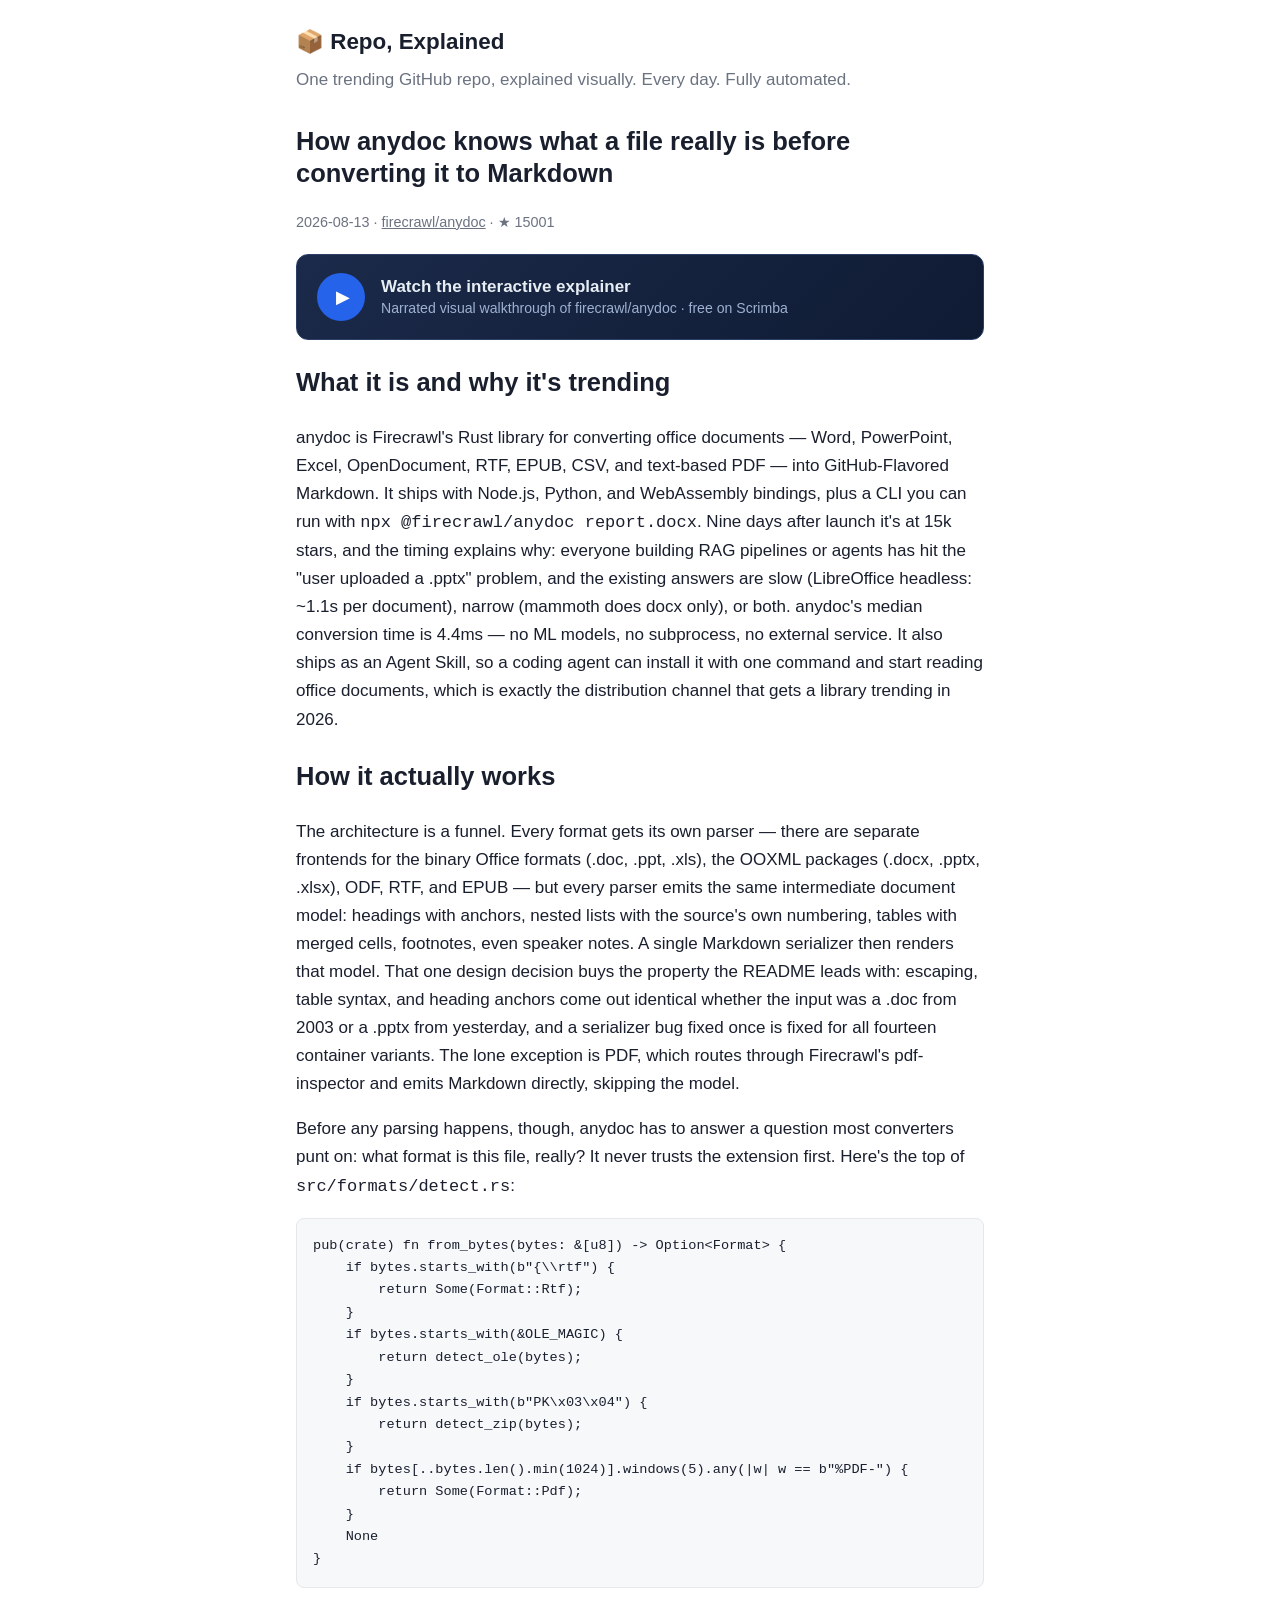
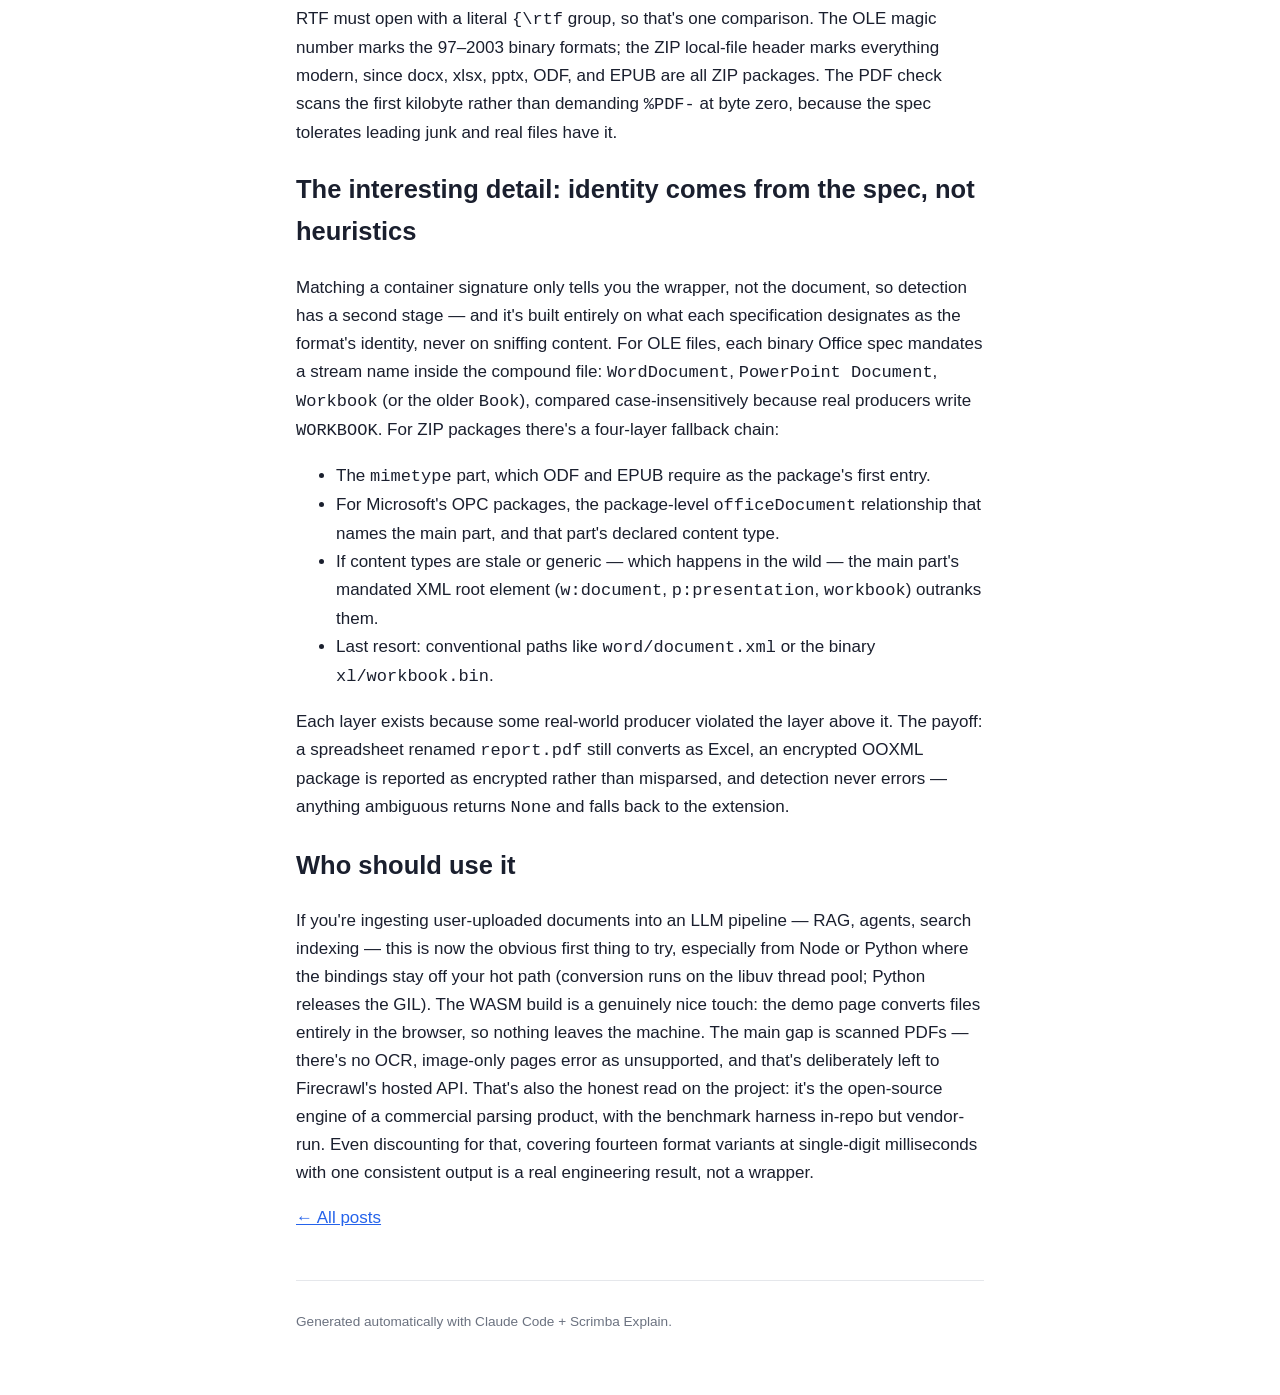
==== docs/p/2026-08-13-anydoc.html @ 4377f8c3 "Replace non-functional iframe embed with click-through player card Co-Authored-By: Claude Fable 5 <n" ====
<!doctype html>
<html lang="en">
<head>
<meta charset="utf-8">
<meta name="viewport" content="width=device-width, initial-scale=1">
<title>How anydoc knows what a file really is before converting it to Markdown — Repo, Explained</title>
<meta name="description" content="Firecrawl's anydoc converts Word, Excel, PowerPoint, PDF and more to clean Markdown in ~5ms of pure Rust. The best part is its spec-driven format dete">
<link rel="stylesheet" href="../style.css?v=ffe7752b">
<link rel="icon" href="data:image/svg+xml,<svg xmlns=%22http://www.w3.org/2000/svg%22 viewBox=%220 0 100 100%22><text y=%22.9em%22 font-size=%2290%22>📦</text></svg>">
</head>
<body>
<header>
  <a class="brand" href="../index.html">📦 Repo, Explained</a>
  <p class="tagline">One trending GitHub repo, explained visually. Every day. Fully automated.</p>
</header>
<main>
<article>
<h1>How anydoc knows what a file really is before converting it to Markdown</h1>
<p class="meta">2026-08-13 · <a href="https://github.com/firecrawl/anydoc">firecrawl/anydoc</a> · ★ 15001</p>
<a class="explainer-card" href="https://scrimba.com/explain/guide03514dm0p" target="_blank" rel="noopener">
  <span class="play">▶</span>
  <span class="explainer-text">
    <strong>Watch the interactive explainer</strong>
    <span>Narrated visual walkthrough of firecrawl/anydoc · free on Scrimba</span>
  </span>
</a>
<h2>What it is and why it's trending</h2>
<p>anydoc is Firecrawl's Rust library for converting office documents — Word, PowerPoint, Excel, OpenDocument, RTF, EPUB, CSV, and text-based PDF — into GitHub-Flavored Markdown. It ships with Node.js, Python, and WebAssembly bindings, plus a CLI you can run with <code>npx @firecrawl/anydoc report.docx</code>. Nine days after launch it's at 15k stars, and the timing explains why: everyone building RAG pipelines or agents has hit the "user uploaded a .pptx" problem, and the existing answers are slow (LibreOffice headless: ~1.1s per document), narrow (mammoth does docx only), or both. anydoc's median conversion time is 4.4ms — no ML models, no subprocess, no external service. It also ships as an Agent Skill, so a coding agent can install it with one command and start reading office documents, which is exactly the distribution channel that gets a library trending in 2026.</p>
<h2>How it actually works</h2>
<p>The architecture is a funnel. Every format gets its own parser — there are separate frontends for the binary Office formats (.doc, .ppt, .xls), the OOXML packages (.docx, .pptx, .xlsx), ODF, RTF, and EPUB — but every parser emits the same intermediate document model: headings with anchors, nested lists with the source's own numbering, tables with merged cells, footnotes, even speaker notes. A single Markdown serializer then renders that model. That one design decision buys the property the README leads with: escaping, table syntax, and heading anchors come out identical whether the input was a .doc from 2003 or a .pptx from yesterday, and a serializer bug fixed once is fixed for all fourteen container variants. The lone exception is PDF, which routes through Firecrawl's pdf-inspector and emits Markdown directly, skipping the model.</p>
<p>Before any parsing happens, though, anydoc has to answer a question most converters punt on: what format is this file, really? It never trusts the extension first. Here's the top of <code>src/formats/detect.rs</code>:</p>
<pre><code>pub(crate) fn from_bytes(bytes: &amp;[u8]) -&gt; Option&lt;Format&gt; {
    if bytes.starts_with(b"{\\rtf") {
        return Some(Format::Rtf);
    }
    if bytes.starts_with(&amp;OLE_MAGIC) {
        return detect_ole(bytes);
    }
    if bytes.starts_with(b"PK\x03\x04") {
        return detect_zip(bytes);
    }
    if bytes[..bytes.len().min(1024)].windows(5).any(|w| w == b"%PDF-") {
        return Some(Format::Pdf);
    }
    None
}</code></pre>
<p>RTF must open with a literal <code>{\rtf</code> group, so that's one comparison. The OLE magic number marks the 97–2003 binary formats; the ZIP local-file header marks everything modern, since docx, xlsx, pptx, ODF, and EPUB are all ZIP packages. The PDF check scans the first kilobyte rather than demanding <code>%PDF-</code> at byte zero, because the spec tolerates leading junk and real files have it.</p>
<h2>The interesting detail: identity comes from the spec, not heuristics</h2>
<p>Matching a container signature only tells you the wrapper, not the document, so detection has a second stage — and it's built entirely on what each specification designates as the format's identity, never on sniffing content. For OLE files, each binary Office spec mandates a stream name inside the compound file: <code>WordDocument</code>, <code>PowerPoint Document</code>, <code>Workbook</code> (or the older <code>Book</code>), compared case-insensitively because real producers write <code>WORKBOOK</code>. For ZIP packages there's a four-layer fallback chain:</p>
<ul>
<li>The <code>mimetype</code> part, which ODF and EPUB require as the package's first entry.</li>
<li>For Microsoft's OPC packages, the package-level <code>officeDocument</code> relationship that names the main part, and that part's declared content type.</li>
<li>If content types are stale or generic — which happens in the wild — the main part's mandated XML root element (<code>w:document</code>, <code>p:presentation</code>, <code>workbook</code>) outranks them.</li>
<li>Last resort: conventional paths like <code>word/document.xml</code> or the binary <code>xl/workbook.bin</code>.</li>
</ul>
<p>Each layer exists because some real-world producer violated the layer above it. The payoff: a spreadsheet renamed <code>report.pdf</code> still converts as Excel, an encrypted OOXML package is reported as encrypted rather than misparsed, and detection never errors — anything ambiguous returns <code>None</code> and falls back to the extension.</p>
<h2>Who should use it</h2>
<p>If you're ingesting user-uploaded documents into an LLM pipeline — RAG, agents, search indexing — this is now the obvious first thing to try, especially from Node or Python where the bindings stay off your hot path (conversion runs on the libuv thread pool; Python releases the GIL). The WASM build is a genuinely nice touch: the demo page converts files entirely in the browser, so nothing leaves the machine. The main gap is scanned PDFs — there's no OCR, image-only pages error as unsupported, and that's deliberately left to Firecrawl's hosted API. That's also the honest read on the project: it's the open-source engine of a commercial parsing product, with the benchmark harness in-repo but vendor-run. Even discounting for that, covering fourteen format variants at single-digit milliseconds with one consistent output is a real engineering result, not a wrapper.</p>
</article>
<p><a href="../index.html">← All posts</a></p>
</main>
<footer>
  <!-- AD SLOT: paste your EthicalAds / Carbon snippet here -->
  <p>Generated automatically with Claude Code + Scrimba Explain.</p>
</footer>
</body>
</html>
---- docs/style.css ----
:root {
  --bg: #ffffff; --fg: #1a1f2e; --muted: #6b7280; --accent: #2563eb;
  --card: #f6f8fa; --border: #e5e7eb;
}
@media (prefers-color-scheme: dark) {
  :root { --bg: #0d1117; --fg: #e6edf3; --muted: #8b949e; --accent: #58a6ff;
          --card: #161b22; --border: #30363d; }
}
* { box-sizing: border-box; }
body {
  margin: 0 auto; max-width: 720px; padding: 1.5rem 1rem 3rem;
  background: var(--bg); color: var(--fg);
  font: 17px/1.65 -apple-system, BlinkMacSystemFont, "Segoe UI", Roboto, sans-serif;
}
header { margin-bottom: 2rem; }
.brand { font-size: 1.4rem; font-weight: 700; color: var(--fg); text-decoration: none; }
.tagline { color: var(--muted); margin: .3rem 0 0; }
a { color: var(--accent); }
h1 { line-height: 1.25; }
.meta { color: var(--muted); font-size: .9rem; }
.meta a { color: var(--muted); }
.card { background: var(--card); border: 1px solid var(--border);
        border-radius: 10px; padding: 1rem 1.25rem; margin-bottom: 1rem; }
.card h2 { margin: 0 0 .25rem; font-size: 1.15rem; }
.card h2 a { text-decoration: none; }
.card p { margin: .35rem 0 0; }
.explainer-card { display: flex; align-items: center; gap: 1rem;
                  background: linear-gradient(135deg, #1b2a4a, #0f1b33);
                  color: #e6edf3; text-decoration: none; border-radius: 12px;
                  padding: 1.1rem 1.25rem; margin: 1.25rem 0;
                  border: 1px solid #2c3f66; }
.explainer-card:hover { border-color: var(--accent); }
.explainer-card .play { flex: none; width: 3rem; height: 3rem; border-radius: 50%;
                        background: var(--accent); color: #fff; display: flex;
                        align-items: center; justify-content: center;
                        font-size: 1.1rem; padding-left: .2rem; }
.explainer-text { display: flex; flex-direction: column; line-height: 1.4; }
.explainer-text span { color: #9db1d1; font-size: .88rem; }
pre { background: var(--card); border: 1px solid var(--border); border-radius: 8px;
      padding: 1rem; overflow-x: auto; font-size: .85rem; }
code { font-family: ui-monospace, SFMono-Regular, Menlo, monospace; }
img { max-width: 100%; }
footer { margin-top: 3rem; color: var(--muted); font-size: .85rem;
         border-top: 1px solid var(--border); padding-top: 1rem; }
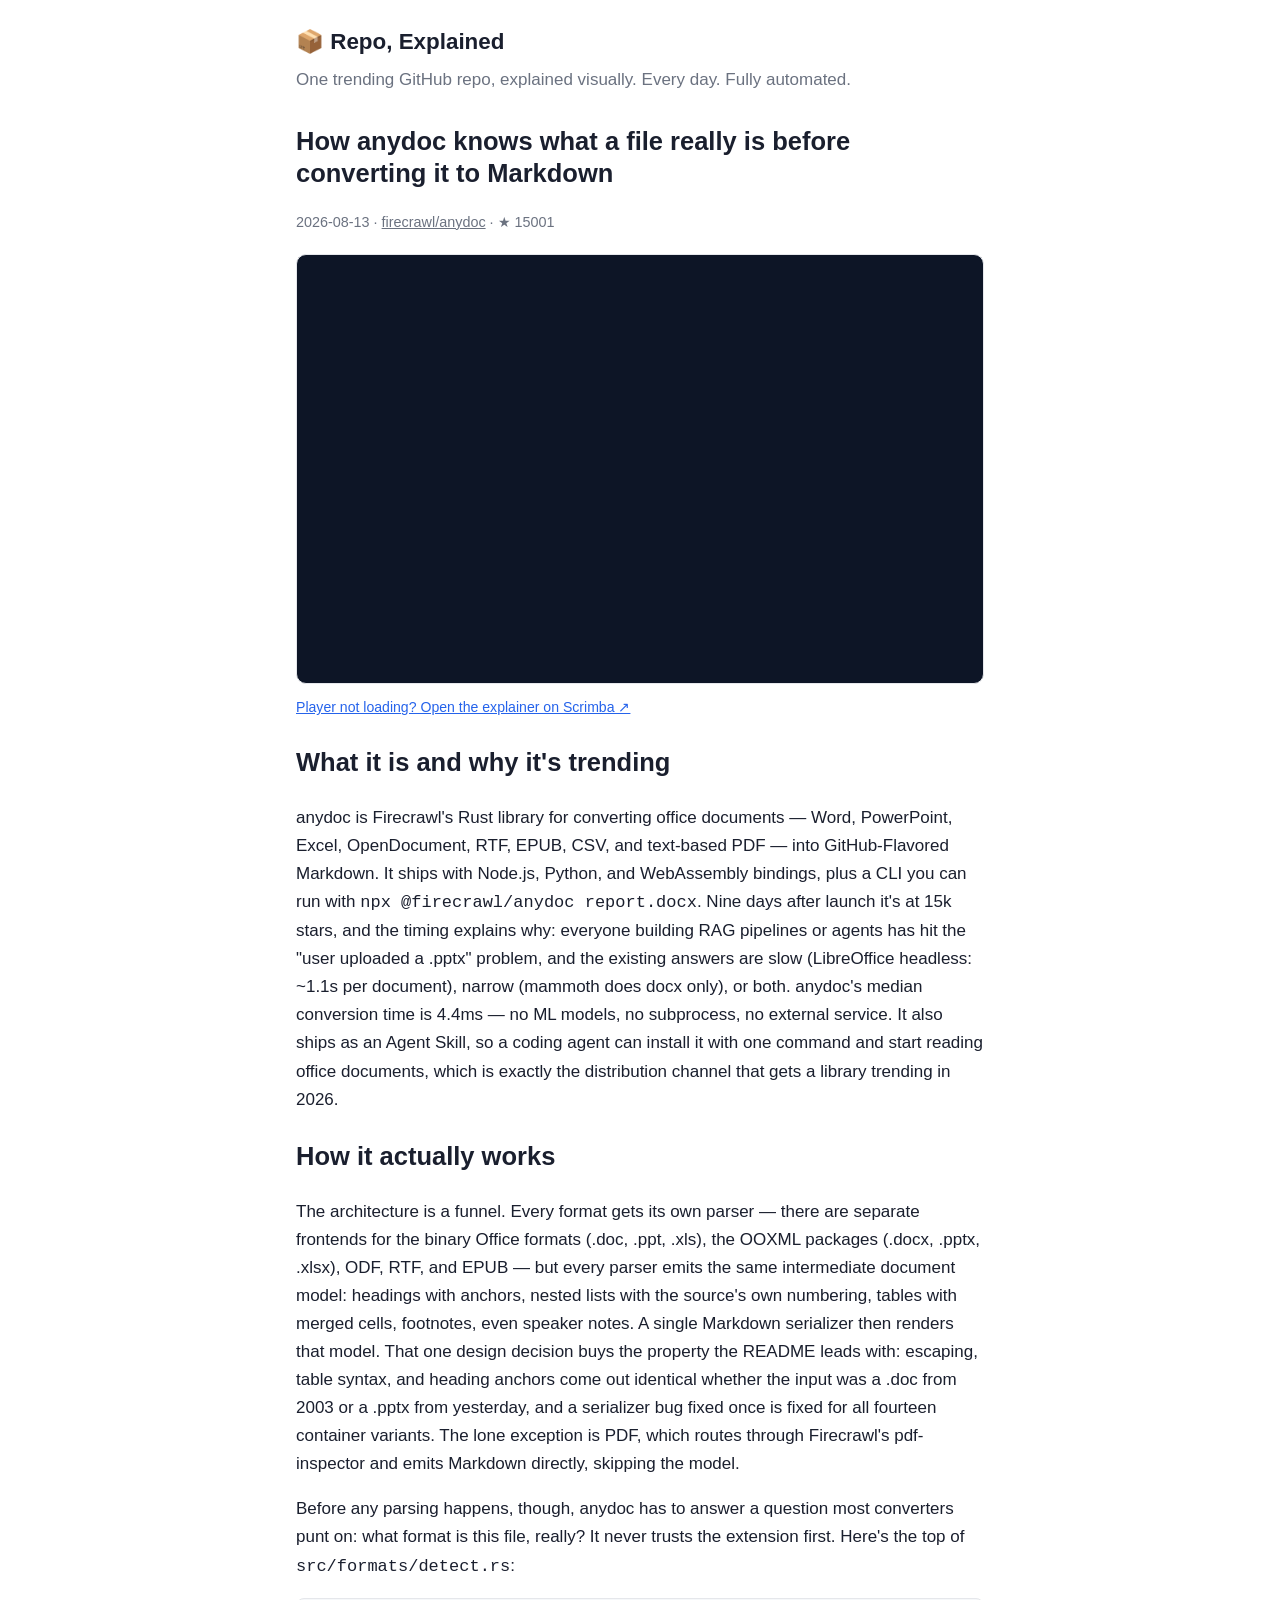
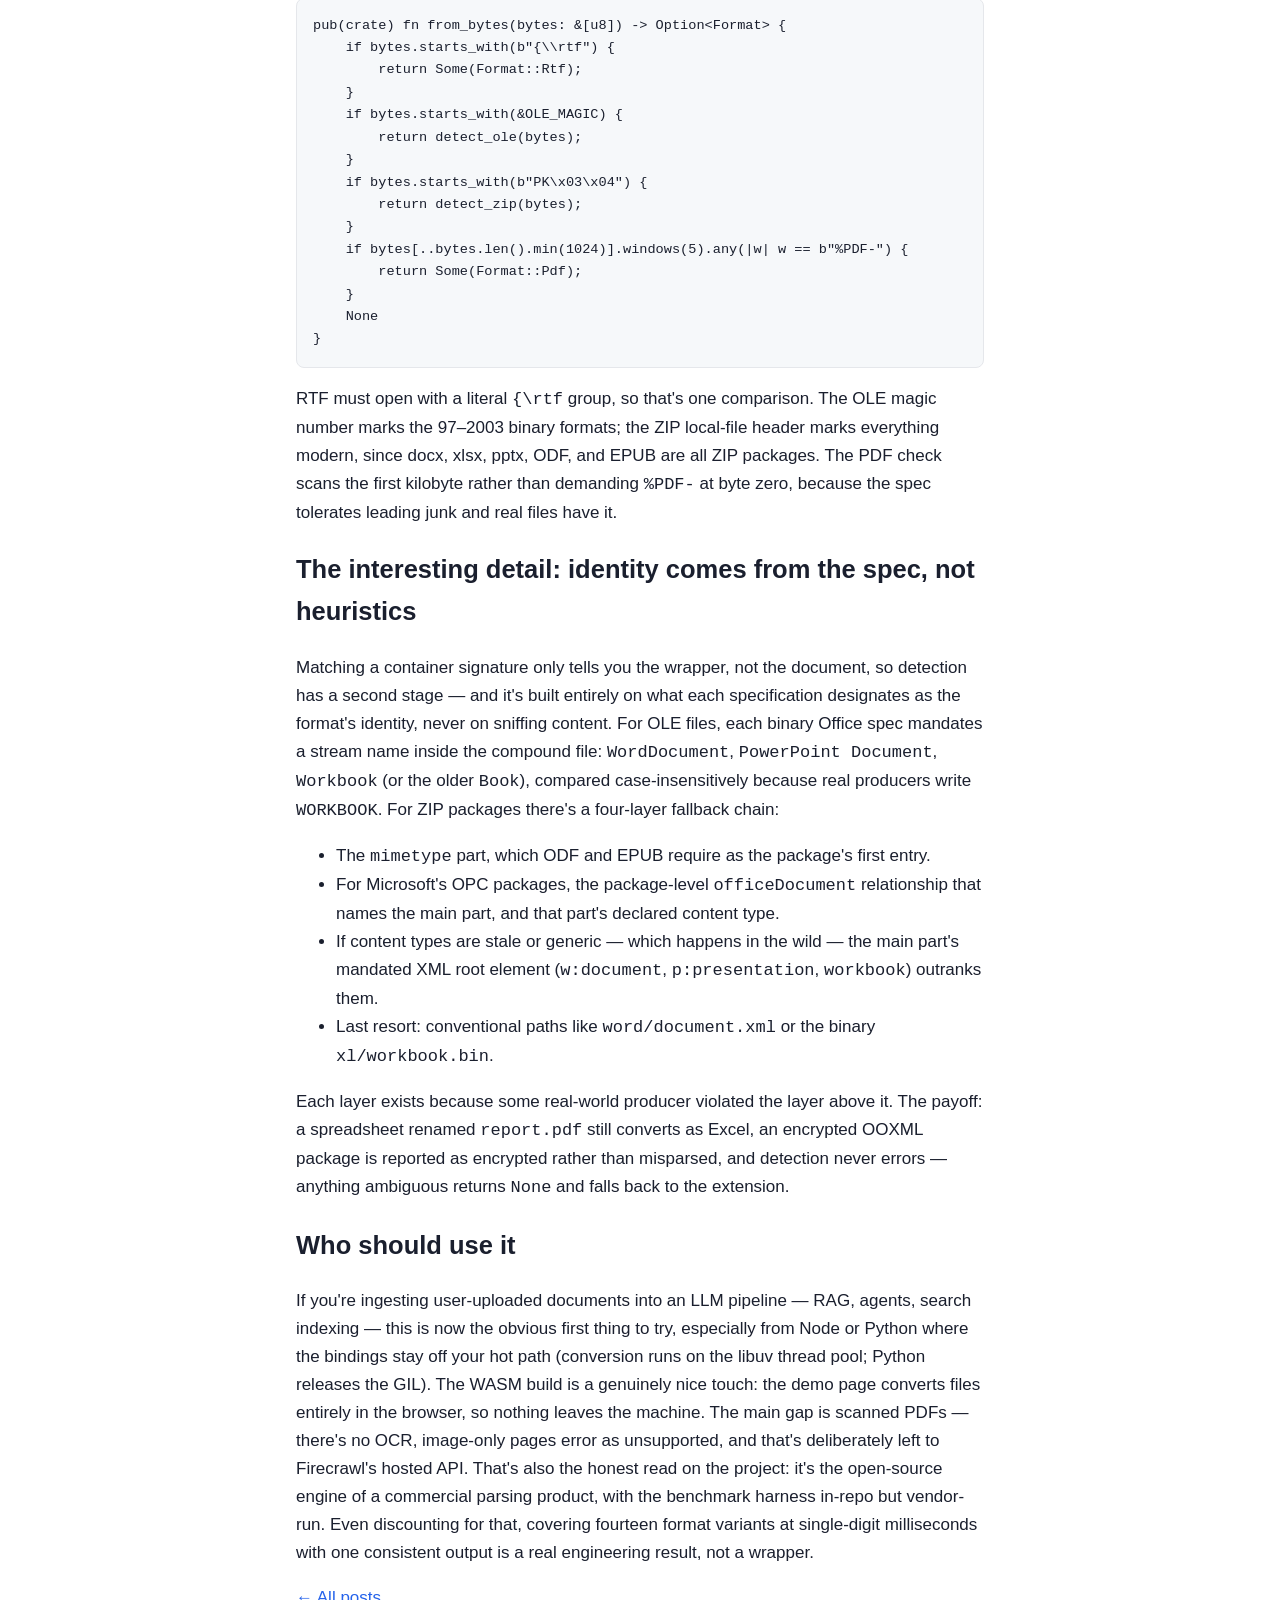
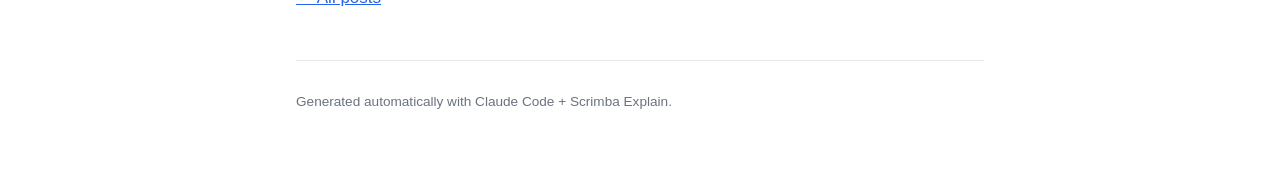
==== commit 428274d7: "Restore iframe embed; keep fallback link The player renders fine for real viewers - the earlier blan" ====
--- a/docs/p/2026-08-13-anydoc.html
+++ b/docs/p/2026-08-13-anydoc.html
@@ -5,7 +5,7 @@
 <meta name="viewport" content="width=device-width, initial-scale=1">
 <title>How anydoc knows what a file really is before converting it to Markdown — Repo, Explained</title>
 <meta name="description" content="Firecrawl's anydoc converts Word, Excel, PowerPoint, PDF and more to clean Markdown in ~5ms of pure Rust. The best part is its spec-driven format dete">
-<link rel="stylesheet" href="../style.css?v=ffe7752b">
+<link rel="stylesheet" href="../style.css?v=360bb4fe">
 <link rel="icon" href="data:image/svg+xml,<svg xmlns=%22http://www.w3.org/2000/svg%22 viewBox=%220 0 100 100%22><text y=%22.9em%22 font-size=%2290%22>📦</text></svg>">
 </head>
 <body>
@@ -17,13 +17,11 @@
 <article>
 <h1>How anydoc knows what a file really is before converting it to Markdown</h1>
 <p class="meta">2026-08-13 · <a href="https://github.com/firecrawl/anydoc">firecrawl/anydoc</a> · ★ 15001</p>
-<a class="explainer-card" href="https://scrimba.com/explain/guide03514dm0p" target="_blank" rel="noopener">
-  <span class="play">▶</span>
-  <span class="explainer-text">
-    <strong>Watch the interactive explainer</strong>
-    <span>Narrated visual walkthrough of firecrawl/anydoc · free on Scrimba</span>
-  </span>
-</a>
+<div class="explainer-embed">
+  <iframe src="https://scrimba.com/explain/guide03514dm0p" loading="lazy" allowfullscreen
+          title="Interactive explainer for firecrawl/anydoc"></iframe>
+</div>
+<p class="explainer-fallback"><a href="https://scrimba.com/explain/guide03514dm0p" target="_blank" rel="noopener">Player not loading? Open the explainer on Scrimba ↗</a></p>
 <h2>What it is and why it's trending</h2>
 <p>anydoc is Firecrawl's Rust library for converting office documents — Word, PowerPoint, Excel, OpenDocument, RTF, EPUB, CSV, and text-based PDF — into GitHub-Flavored Markdown. It ships with Node.js, Python, and WebAssembly bindings, plus a CLI you can run with <code>npx @firecrawl/anydoc report.docx</code>. Nine days after launch it's at 15k stars, and the timing explains why: everyone building RAG pipelines or agents has hit the "user uploaded a .pptx" problem, and the existing answers are slow (LibreOffice headless: ~1.1s per document), narrow (mammoth does docx only), or both. anydoc's median conversion time is 4.4ms — no ML models, no subprocess, no external service. It also ships as an Agent Skill, so a coding agent can install it with one command and start reading office documents, which is exactly the distribution channel that gets a library trending in 2026.</p>
 <h2>How it actually works</h2>
--- a/docs/style.css
+++ b/docs/style.css
@@ -24,18 +24,12 @@
 .card h2 { margin: 0 0 .25rem; font-size: 1.15rem; }
 .card h2 a { text-decoration: none; }
 .card p { margin: .35rem 0 0; }
-.explainer-card { display: flex; align-items: center; gap: 1rem;
-                  background: linear-gradient(135deg, #1b2a4a, #0f1b33);
-                  color: #e6edf3; text-decoration: none; border-radius: 12px;
-                  padding: 1.1rem 1.25rem; margin: 1.25rem 0;
-                  border: 1px solid #2c3f66; }
-.explainer-card:hover { border-color: var(--accent); }
-.explainer-card .play { flex: none; width: 3rem; height: 3rem; border-radius: 50%;
-                        background: var(--accent); color: #fff; display: flex;
-                        align-items: center; justify-content: center;
-                        font-size: 1.1rem; padding-left: .2rem; }
-.explainer-text { display: flex; flex-direction: column; line-height: 1.4; }
-.explainer-text span { color: #9db1d1; font-size: .88rem; }
+.explainer-embed { position: relative; width: 100%; aspect-ratio: 16 / 10;
+                   border: 1px solid var(--border); border-radius: 10px;
+                   overflow: hidden; margin: 1.25rem 0; background: #0d1526; }
+.explainer-embed iframe { position: absolute; inset: 0; width: 100%;
+                          height: 100%; border: 0; }
+.explainer-fallback { font-size: .88rem; color: var(--muted); margin-top: -.5rem; }
 pre { background: var(--card); border: 1px solid var(--border); border-radius: 8px;
       padding: 1rem; overflow-x: auto; font-size: .85rem; }
 code { font-family: ui-monospace, SFMono-Regular, Menlo, monospace; }
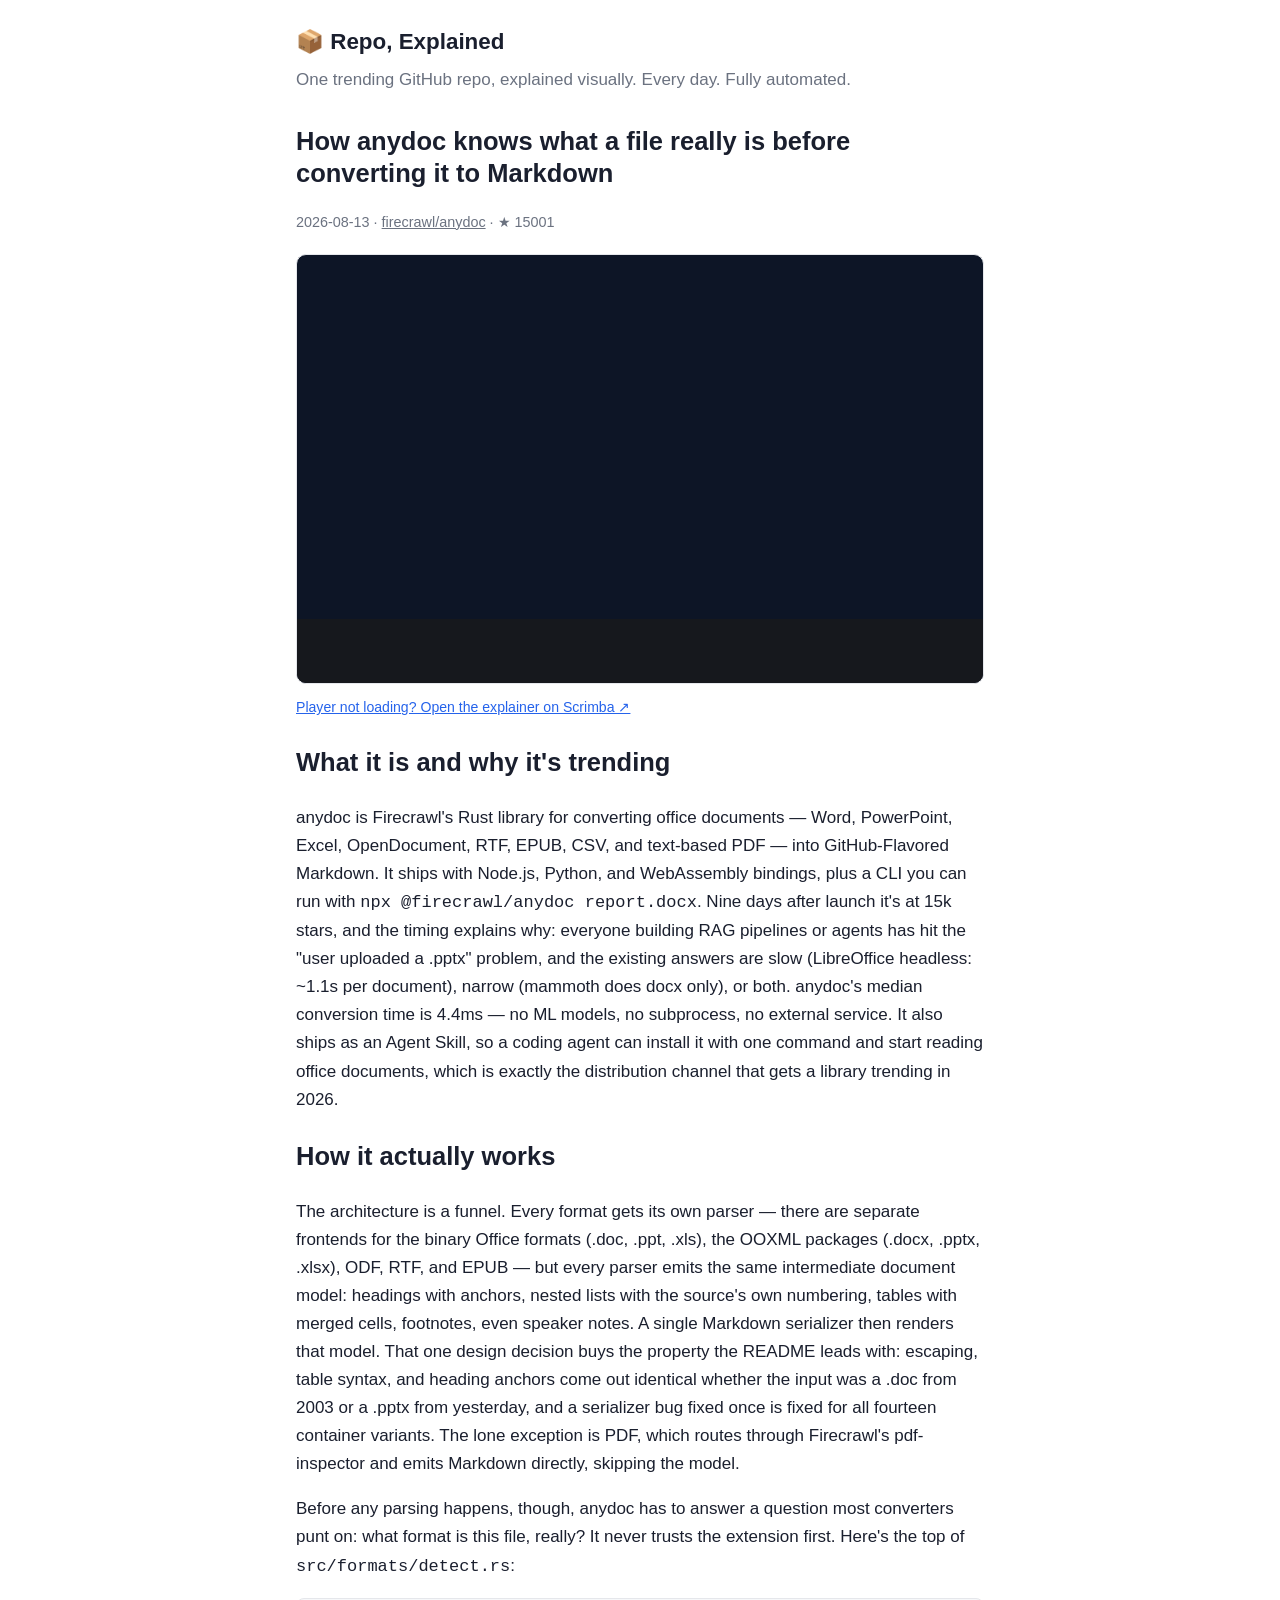
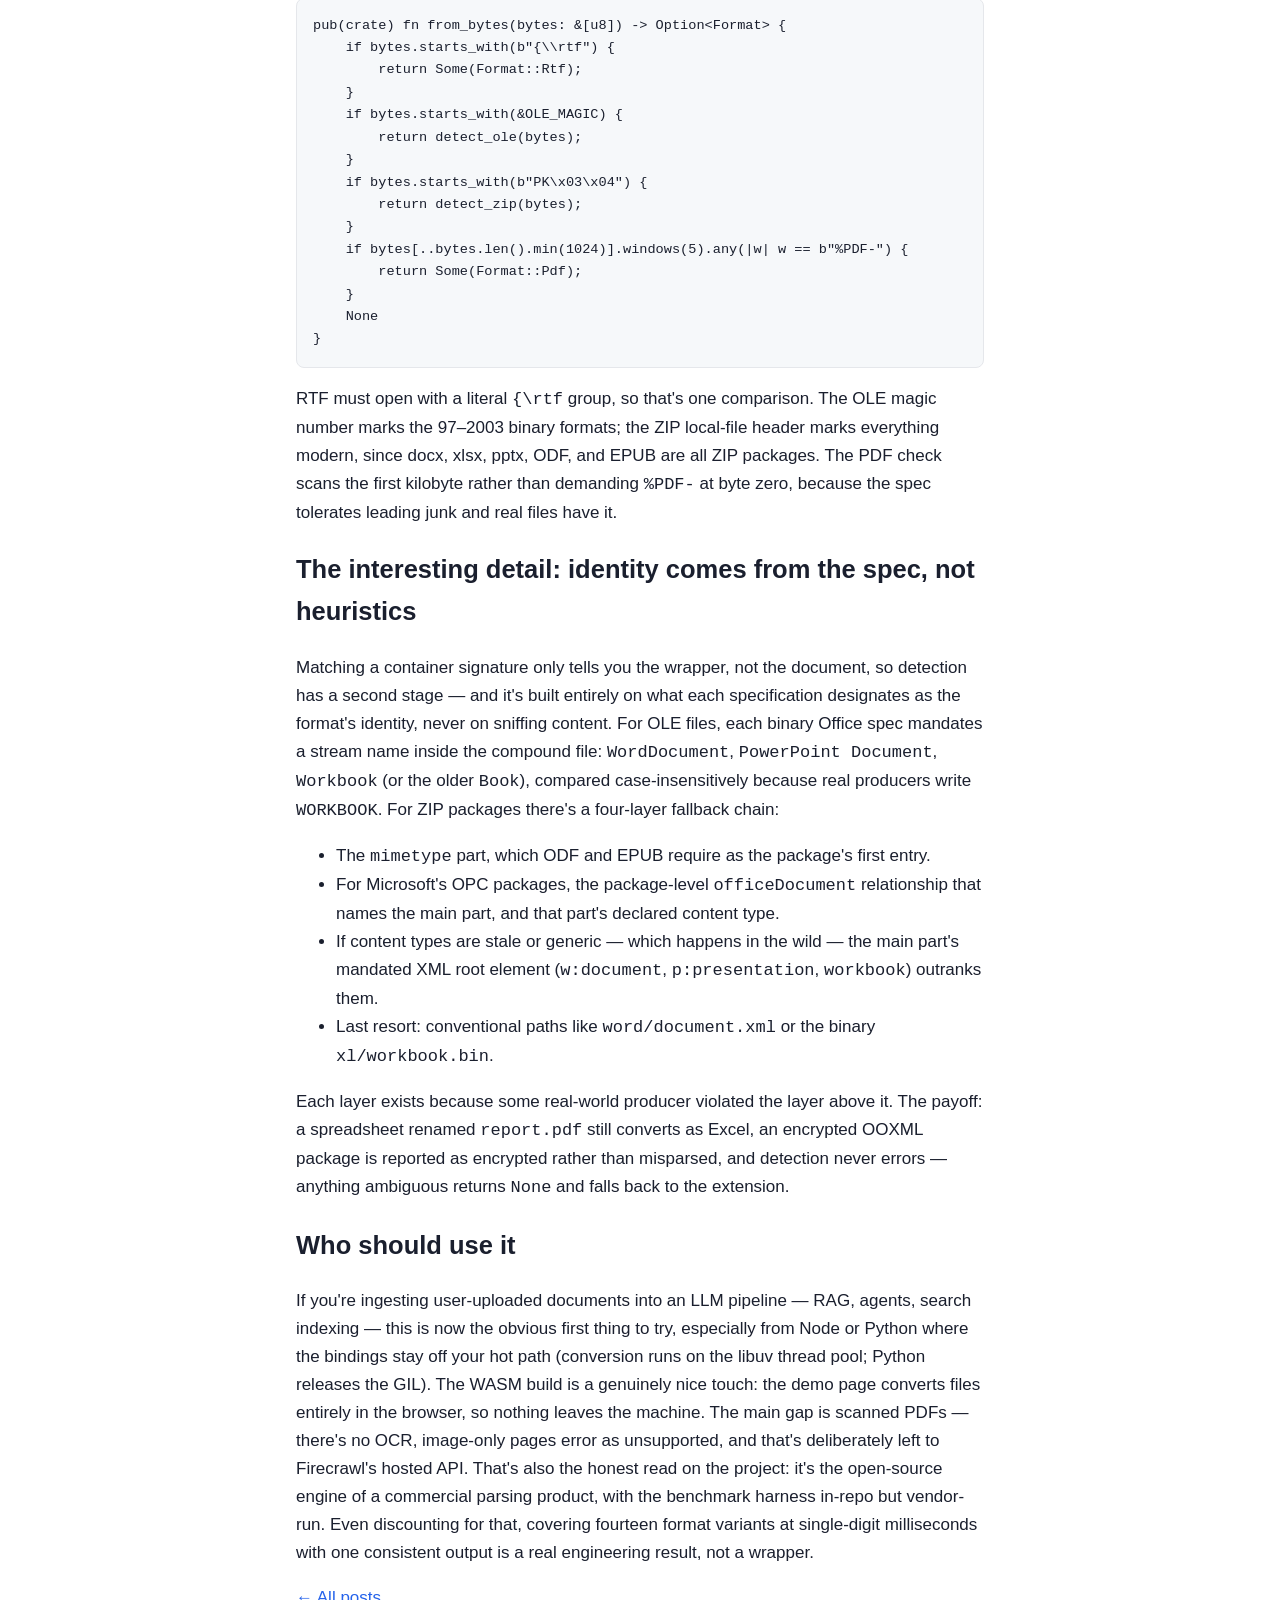
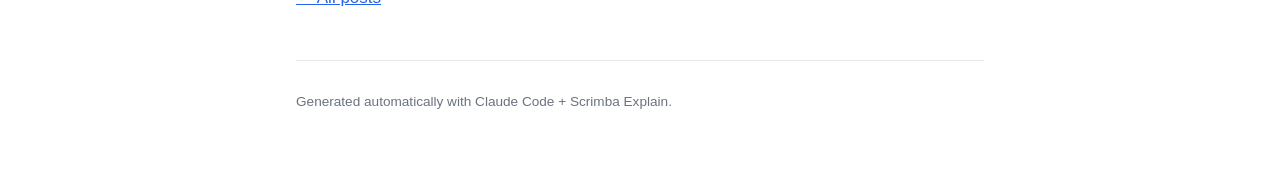
==== commit 34bb0fc1: "Hide player controls behind hover-reveal mask on mouse devices Co-Authored-By: Claude Fable 5 <norep" ====
--- a/docs/p/2026-08-13-anydoc.html
+++ b/docs/p/2026-08-13-anydoc.html
@@ -5,7 +5,7 @@
 <meta name="viewport" content="width=device-width, initial-scale=1">
 <title>How anydoc knows what a file really is before converting it to Markdown — Repo, Explained</title>
 <meta name="description" content="Firecrawl's anydoc converts Word, Excel, PowerPoint, PDF and more to clean Markdown in ~5ms of pure Rust. The best part is its spec-driven format dete">
-<link rel="stylesheet" href="../style.css?v=360bb4fe">
+<link rel="stylesheet" href="../style.css?v=53508e80">
 <link rel="icon" href="data:image/svg+xml,<svg xmlns=%22http://www.w3.org/2000/svg%22 viewBox=%220 0 100 100%22><text y=%22.9em%22 font-size=%2290%22>📦</text></svg>">
 </head>
 <body>
@@ -20,6 +20,7 @@
 <div class="explainer-embed">
   <iframe src="https://scrimba.com/explain/guide03514dm0p" loading="lazy" allowfullscreen
           title="Interactive explainer for firecrawl/anydoc"></iframe>
+  <div class="controls-cover" aria-hidden="true"></div>
 </div>
 <p class="explainer-fallback"><a href="https://scrimba.com/explain/guide03514dm0p" target="_blank" rel="noopener">Player not loading? Open the explainer on Scrimba ↗</a></p>
 <h2>What it is and why it's trending</h2>
--- a/docs/style.css
+++ b/docs/style.css
@@ -29,6 +29,14 @@
                    overflow: hidden; margin: 1.25rem 0; background: #0d1526; }
 .explainer-embed iframe { position: absolute; inset: 0; width: 100%;
                           height: 100%; border: 0; }
+/* Scrimba's player has no hide-controls option, so on hover-capable devices
+   we mask its control bar and reveal it while the player is hovered. */
+@media (hover: hover) {
+  .explainer-embed .controls-cover { position: absolute; left: 0; right: 0;
+      bottom: 0; height: 64px; background: #16181d; pointer-events: none;
+      opacity: 1; transition: opacity .25s ease; }
+  .explainer-embed:hover .controls-cover { opacity: 0; }
+}
 .explainer-fallback { font-size: .88rem; color: var(--muted); margin-top: -.5rem; }
 pre { background: var(--card); border: 1px solid var(--border); border-radius: 8px;
       padding: 1rem; overflow-x: auto; font-size: .85rem; }
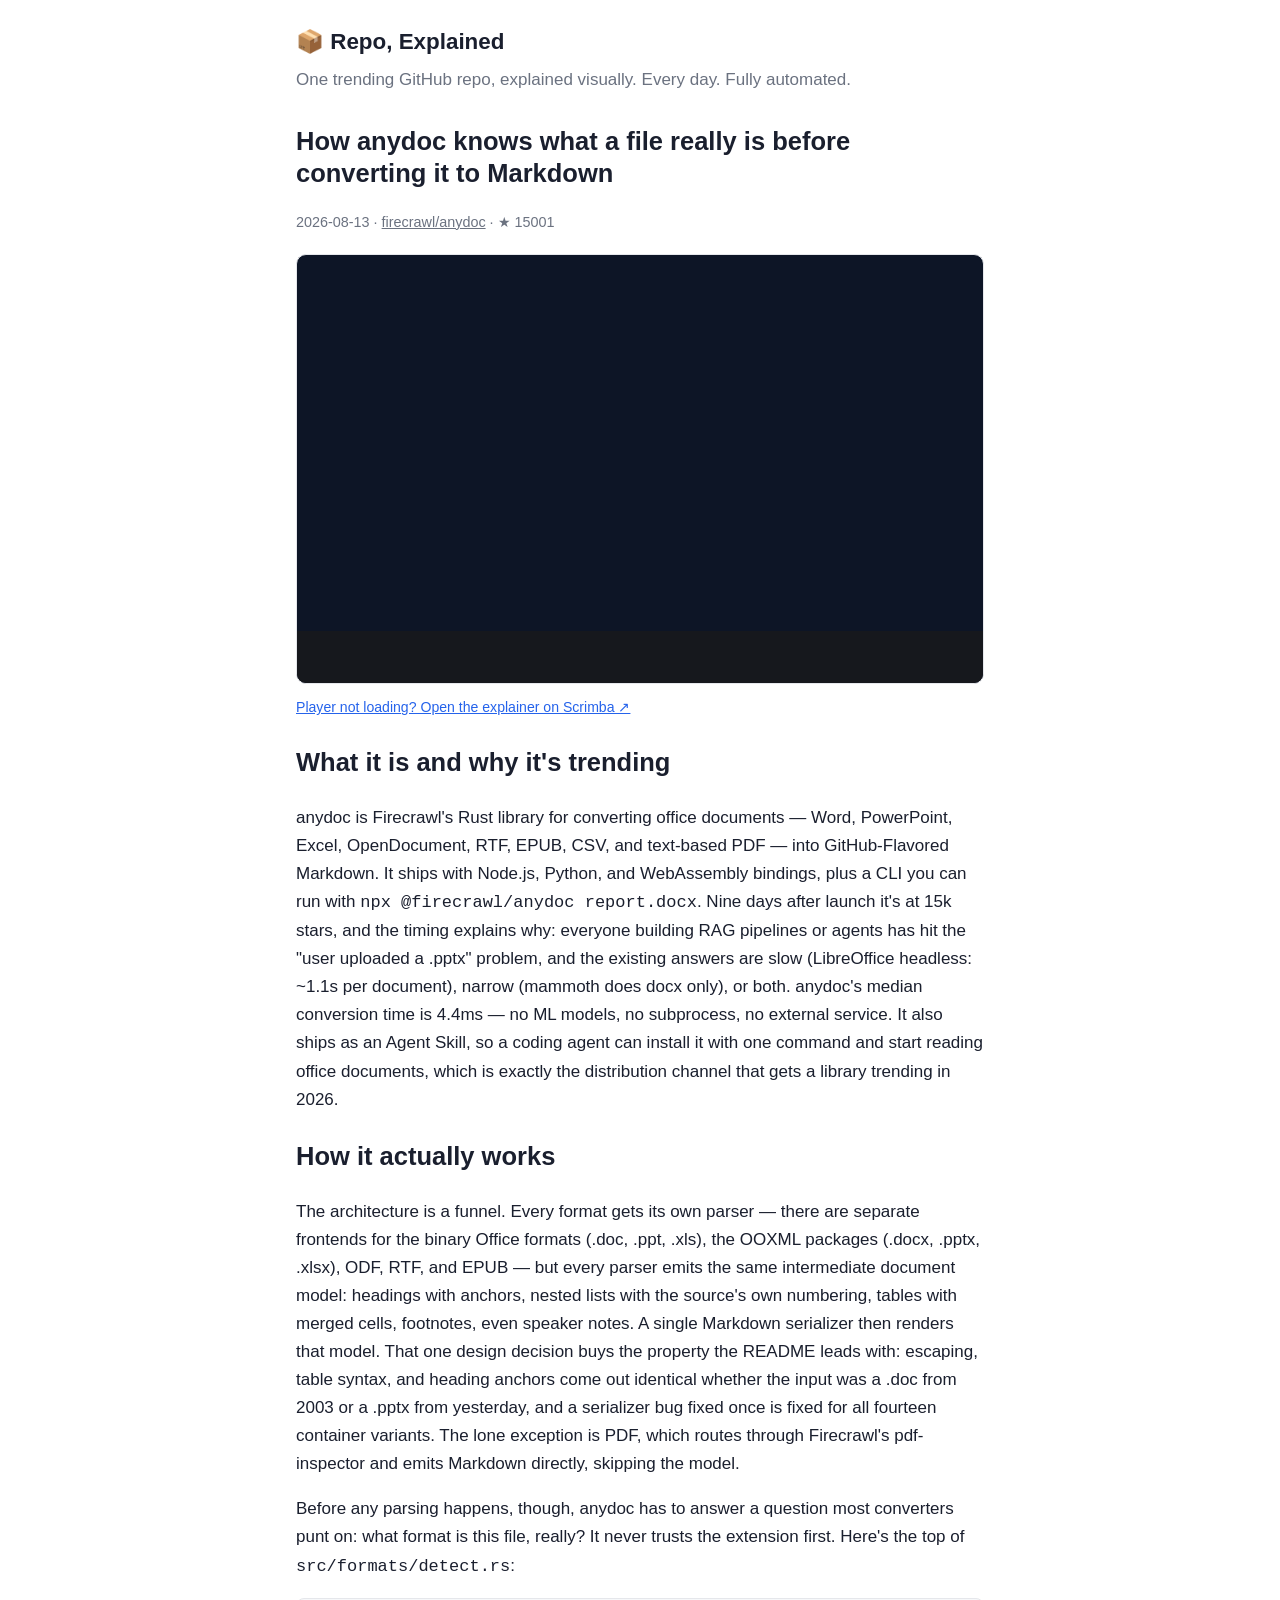
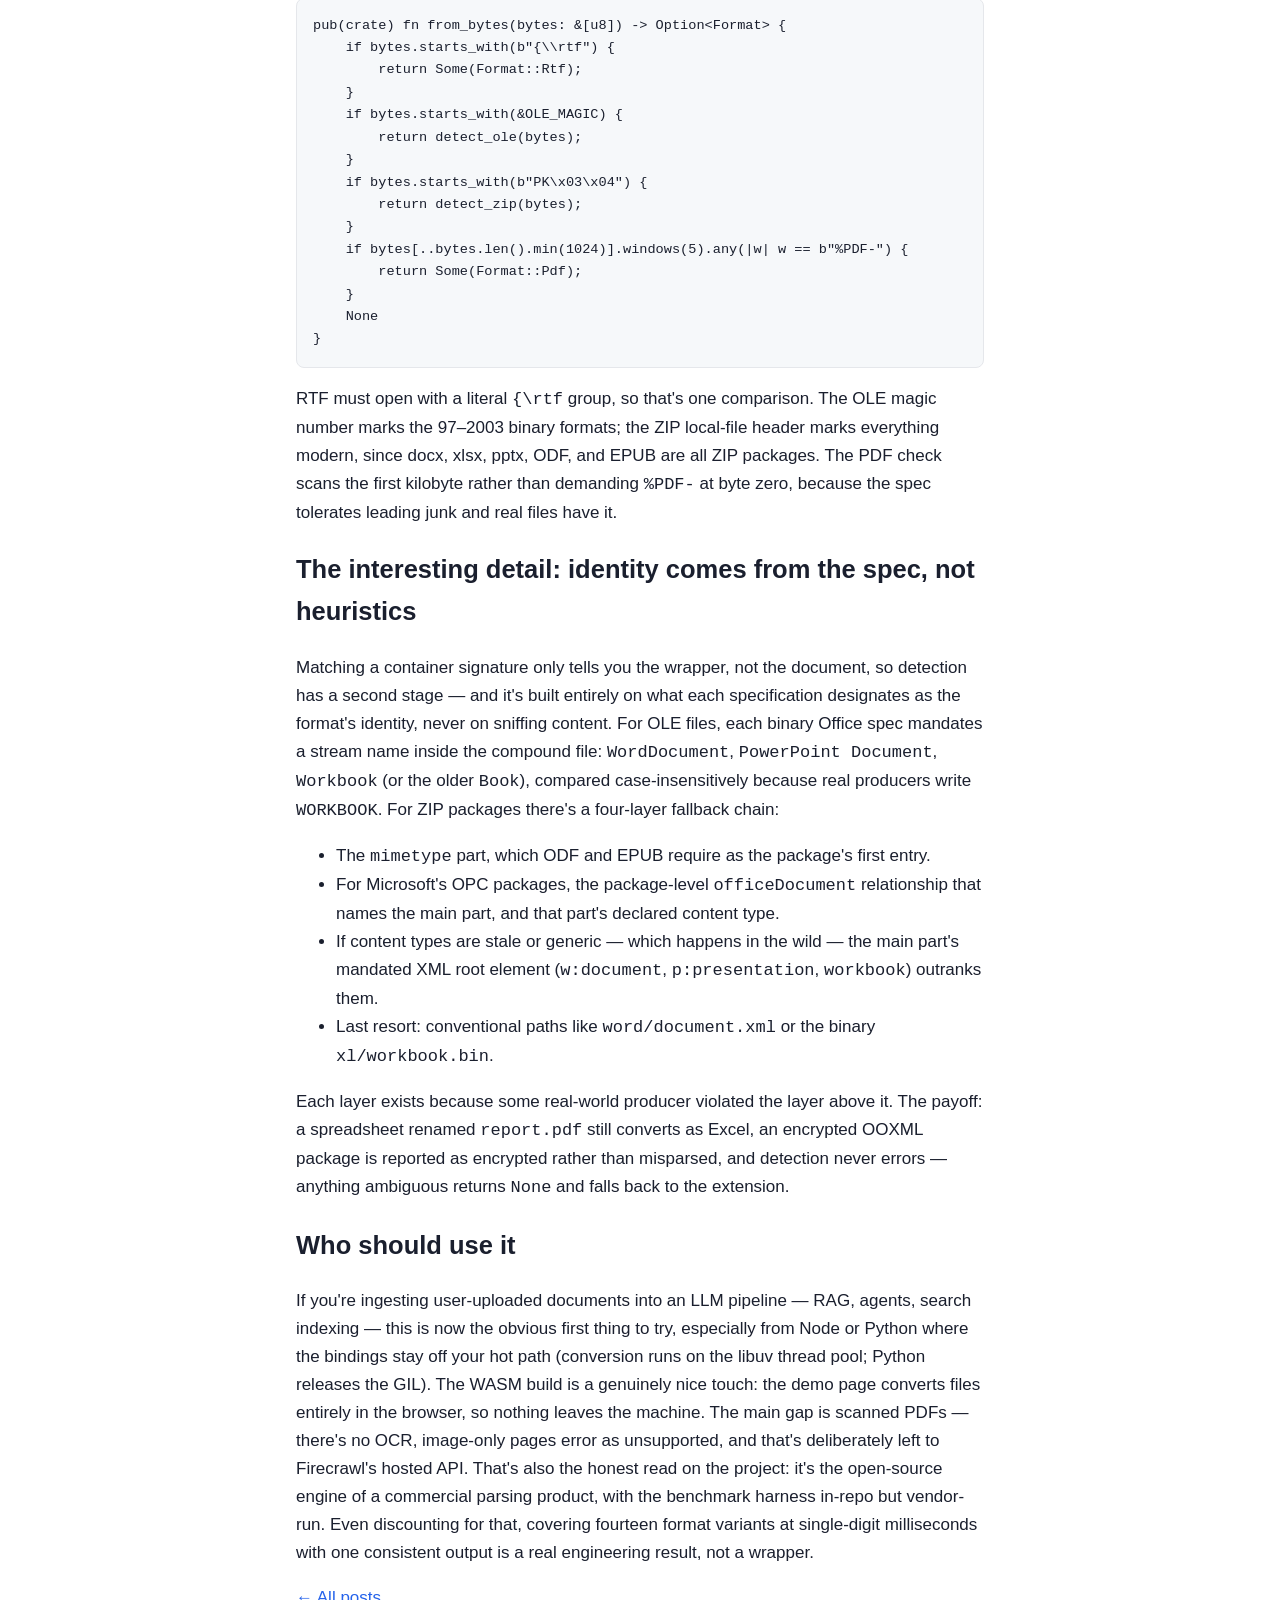
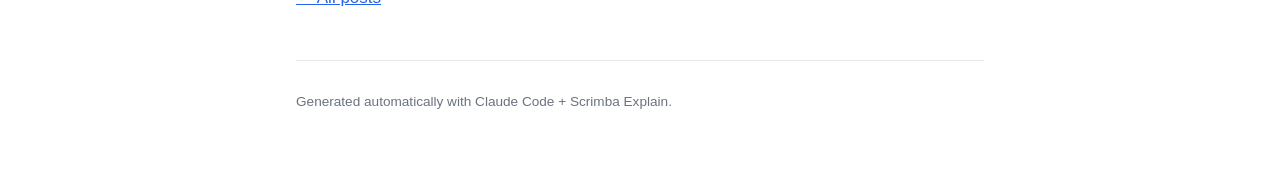
==== commit 0ccd44a1: "Trim controls mask to 52px Co-Authored-By: Claude Fable 5 <noreply@anthropic.com>" ====
--- a/docs/p/2026-08-13-anydoc.html
+++ b/docs/p/2026-08-13-anydoc.html
@@ -5,7 +5,7 @@
 <meta name="viewport" content="width=device-width, initial-scale=1">
 <title>How anydoc knows what a file really is before converting it to Markdown — Repo, Explained</title>
 <meta name="description" content="Firecrawl's anydoc converts Word, Excel, PowerPoint, PDF and more to clean Markdown in ~5ms of pure Rust. The best part is its spec-driven format dete">
-<link rel="stylesheet" href="../style.css?v=53508e80">
+<link rel="stylesheet" href="../style.css?v=28770ce4">
 <link rel="icon" href="data:image/svg+xml,<svg xmlns=%22http://www.w3.org/2000/svg%22 viewBox=%220 0 100 100%22><text y=%22.9em%22 font-size=%2290%22>📦</text></svg>">
 </head>
 <body>
--- a/docs/style.css
+++ b/docs/style.css
@@ -33,7 +33,7 @@
    we mask its control bar and reveal it while the player is hovered. */
 @media (hover: hover) {
   .explainer-embed .controls-cover { position: absolute; left: 0; right: 0;
-      bottom: 0; height: 64px; background: #16181d; pointer-events: none;
+      bottom: 0; height: 52px; background: #16181d; pointer-events: none;
       opacity: 1; transition: opacity .25s ease; }
   .explainer-embed:hover .controls-cover { opacity: 0; }
 }
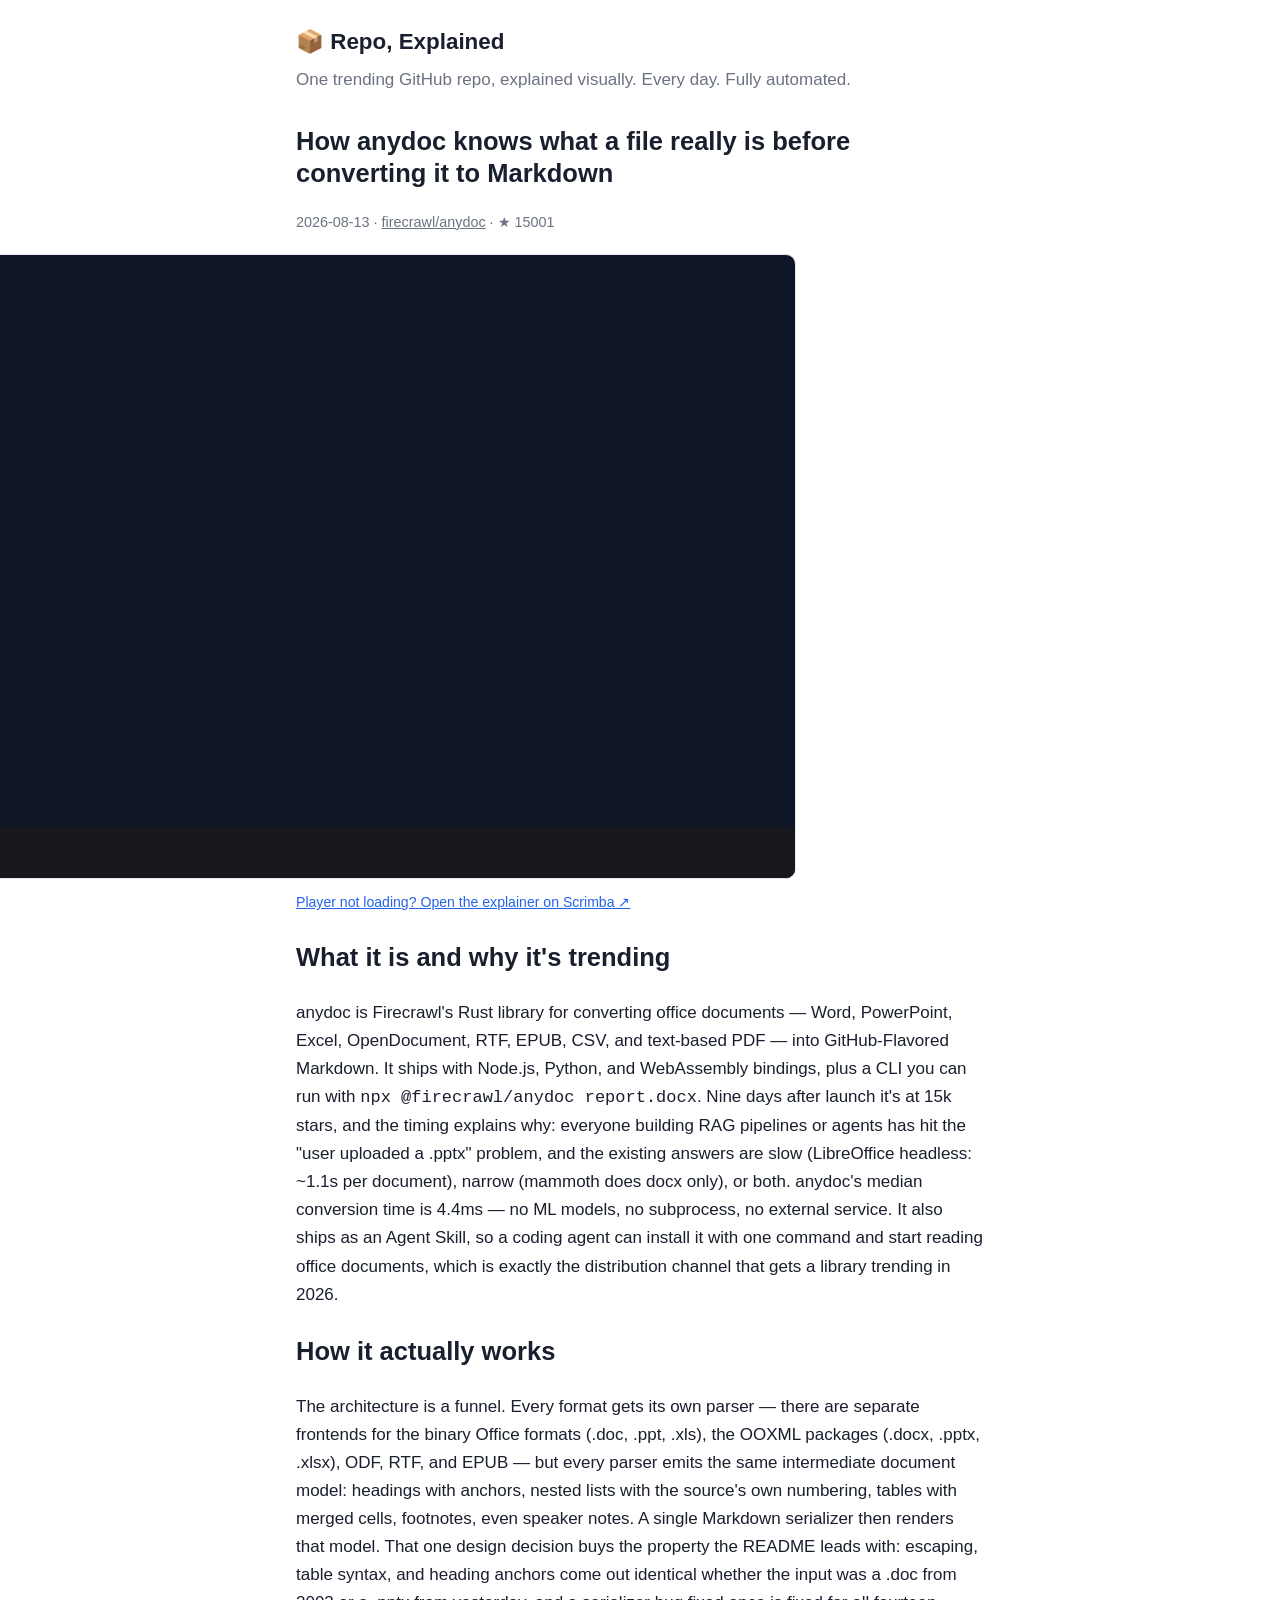
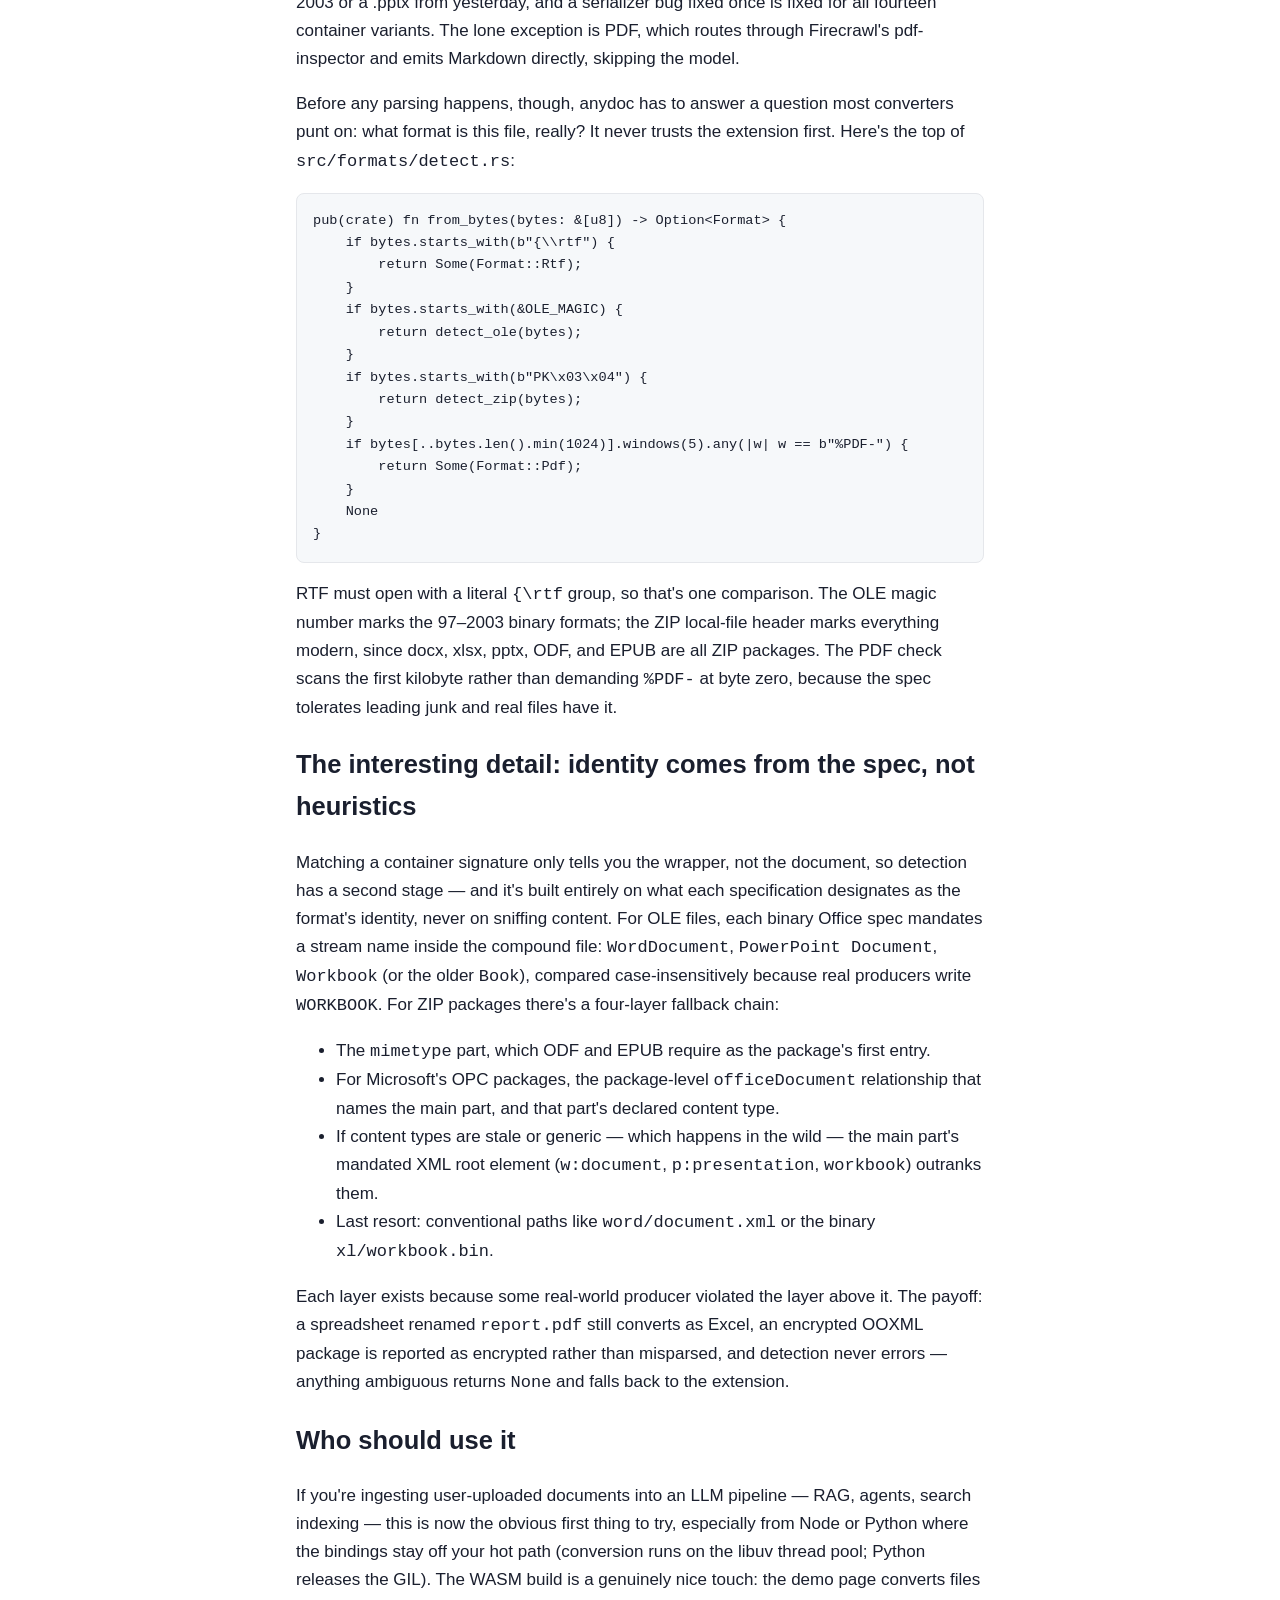
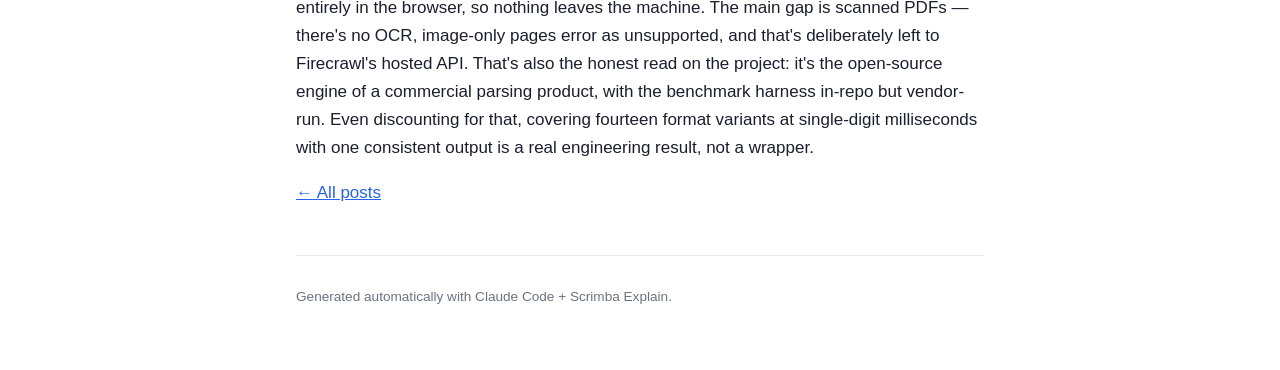
==== commit a295d65c: "Widen explainer player beyond text column Co-Authored-By: Claude Fable 5 <noreply@anthropic.com>" ====
--- a/docs/p/2026-08-13-anydoc.html
+++ b/docs/p/2026-08-13-anydoc.html
@@ -5,7 +5,7 @@
 <meta name="viewport" content="width=device-width, initial-scale=1">
 <title>How anydoc knows what a file really is before converting it to Markdown — Repo, Explained</title>
 <meta name="description" content="Firecrawl's anydoc converts Word, Excel, PowerPoint, PDF and more to clean Markdown in ~5ms of pure Rust. The best part is its spec-driven format dete">
-<link rel="stylesheet" href="../style.css?v=28770ce4">
+<link rel="stylesheet" href="../style.css?v=452bd5e0">
 <link rel="icon" href="data:image/svg+xml,<svg xmlns=%22http://www.w3.org/2000/svg%22 viewBox=%220 0 100 100%22><text y=%22.9em%22 font-size=%2290%22>📦</text></svg>">
 </head>
 <body>
--- a/docs/style.css
+++ b/docs/style.css
@@ -24,7 +24,9 @@
 .card h2 { margin: 0 0 .25rem; font-size: 1.15rem; }
 .card h2 a { text-decoration: none; }
 .card p { margin: .35rem 0 0; }
-.explainer-embed { position: relative; width: 100%; aspect-ratio: 16 / 10;
+.explainer-embed { position: relative; width: min(94vw, 1000px);
+                   margin-left: 50%; transform: translateX(-50%);
+                   aspect-ratio: 16 / 10;
                    border: 1px solid var(--border); border-radius: 10px;
                    overflow: hidden; margin: 1.25rem 0; background: #0d1526; }
 .explainer-embed iframe { position: absolute; inset: 0; width: 100%;
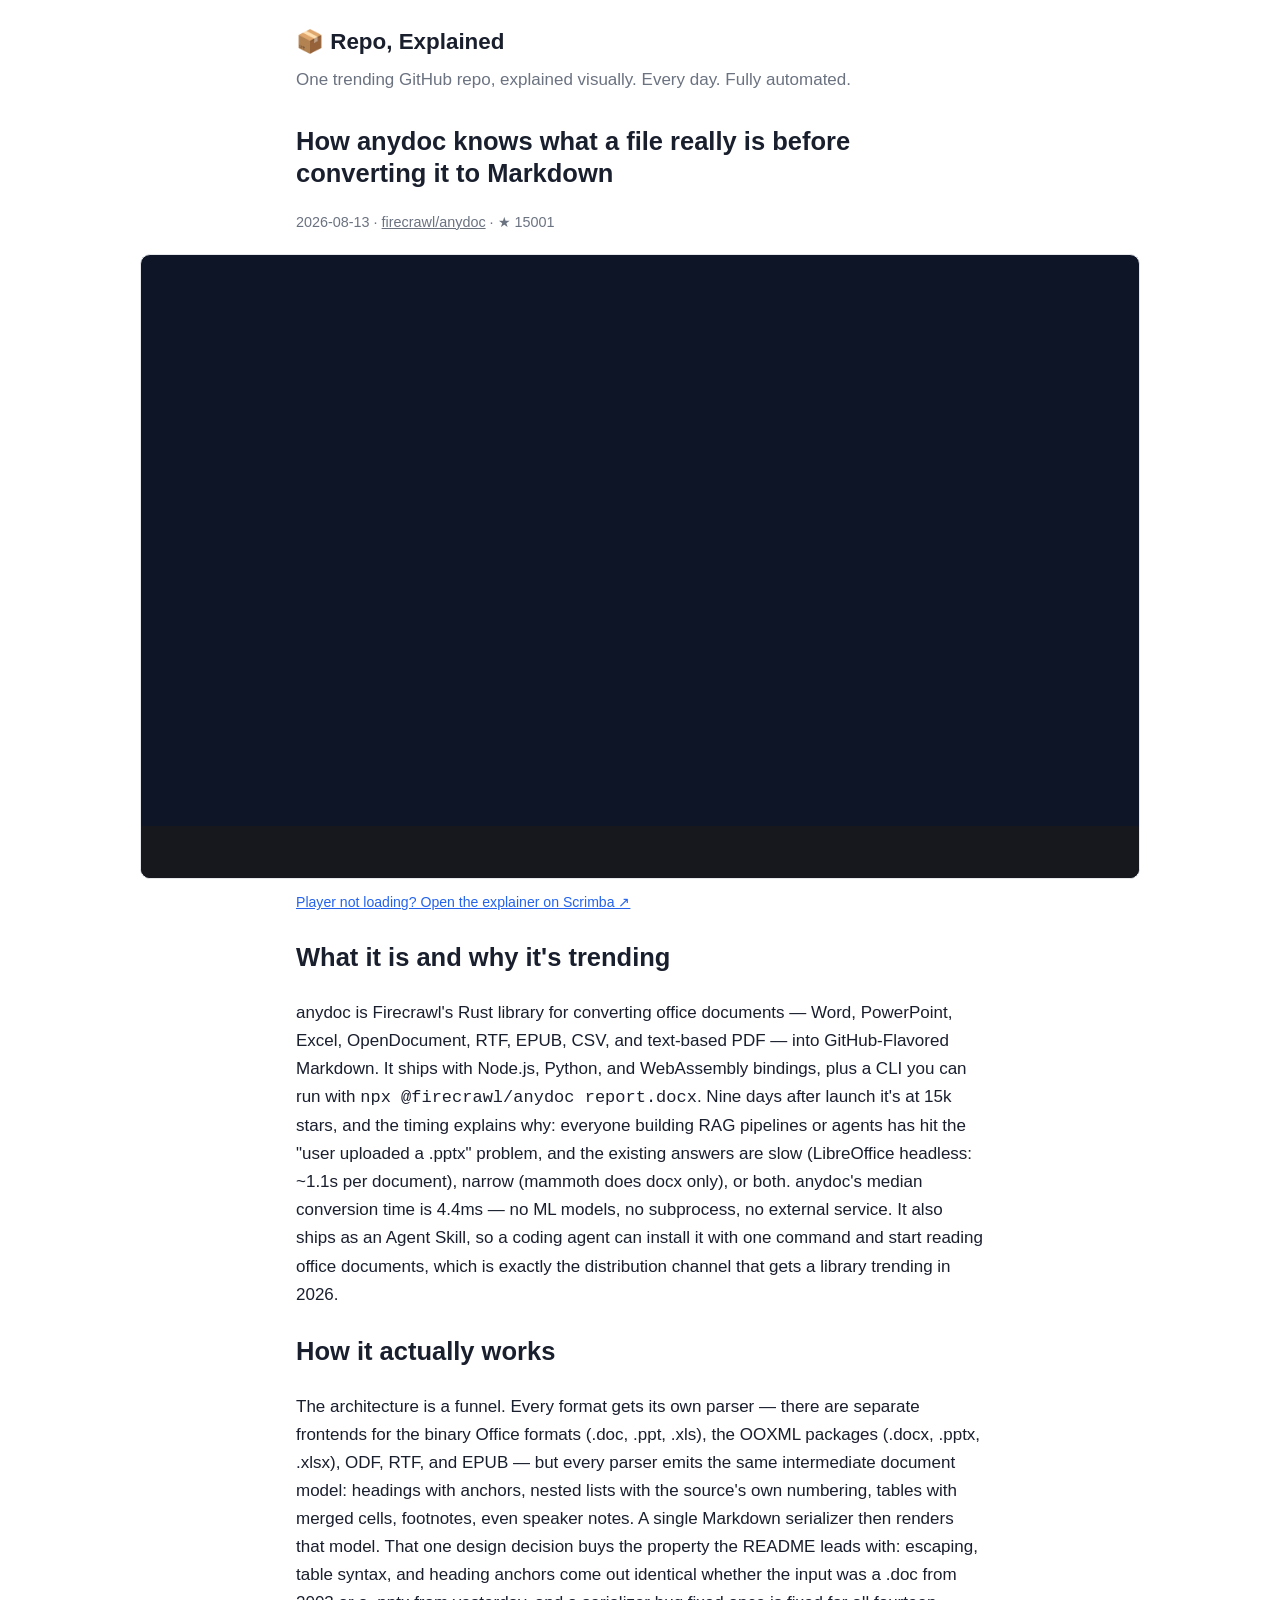
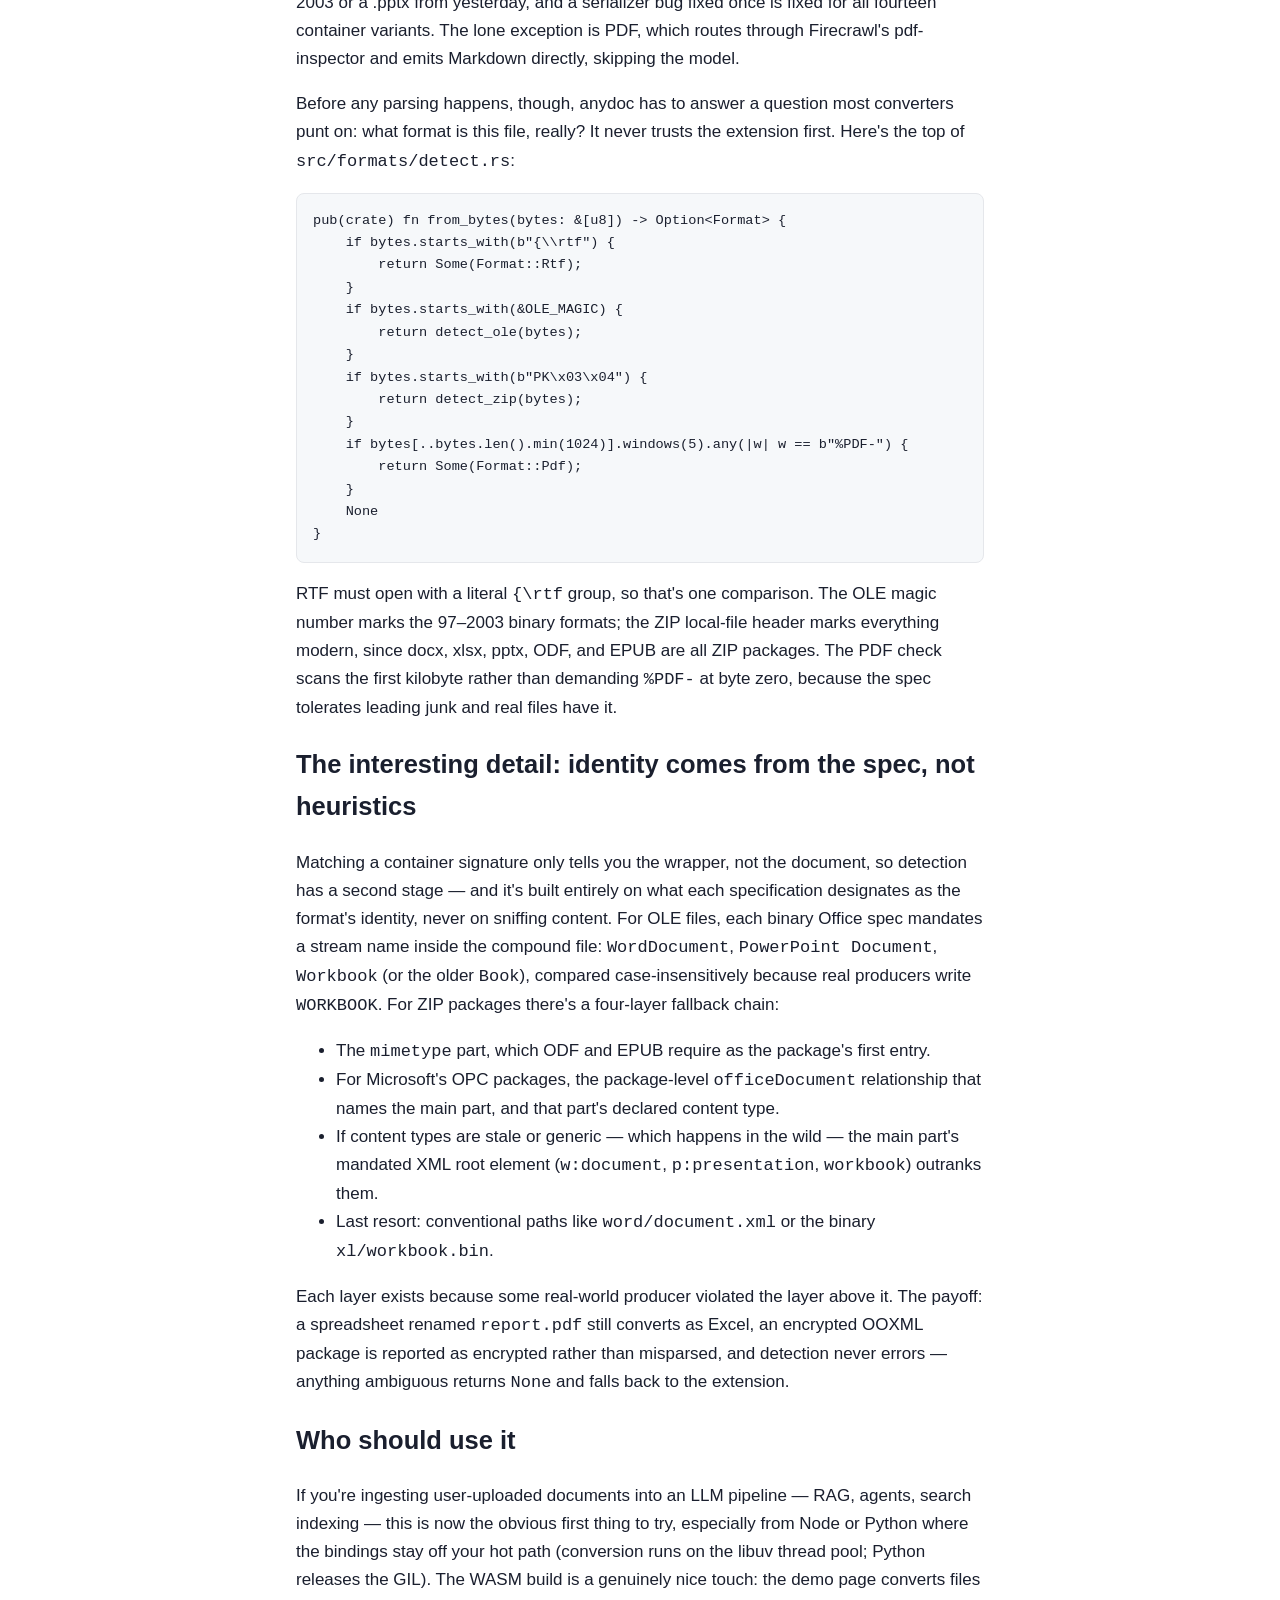
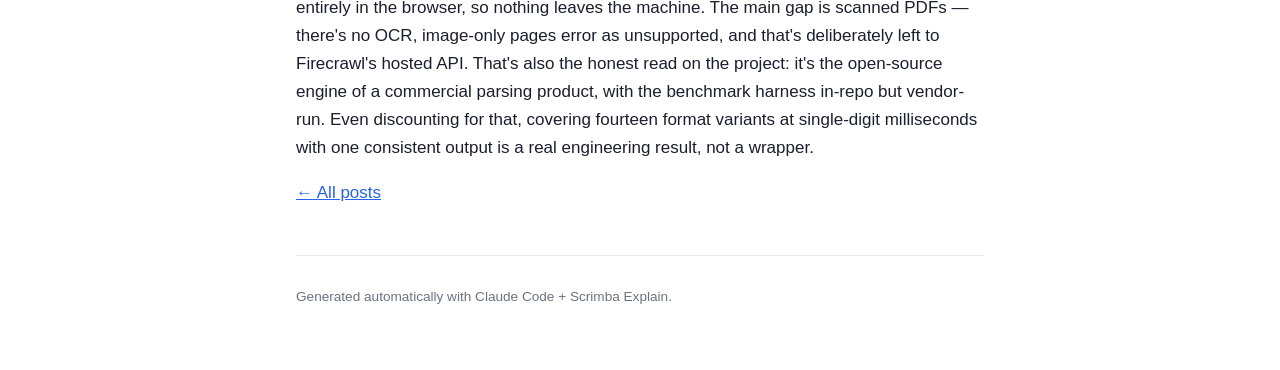
==== commit 32e106cb: "Fix player centering: margin shorthand was resetting the breakout offset Co-Authored-By: Claude Fabl" ====
--- a/docs/p/2026-08-13-anydoc.html
+++ b/docs/p/2026-08-13-anydoc.html
@@ -5,7 +5,7 @@
 <meta name="viewport" content="width=device-width, initial-scale=1">
 <title>How anydoc knows what a file really is before converting it to Markdown — Repo, Explained</title>
 <meta name="description" content="Firecrawl's anydoc converts Word, Excel, PowerPoint, PDF and more to clean Markdown in ~5ms of pure Rust. The best part is its spec-driven format dete">
-<link rel="stylesheet" href="../style.css?v=452bd5e0">
+<link rel="stylesheet" href="../style.css?v=06617308">
 <link rel="icon" href="data:image/svg+xml,<svg xmlns=%22http://www.w3.org/2000/svg%22 viewBox=%220 0 100 100%22><text y=%22.9em%22 font-size=%2290%22>📦</text></svg>">
 </head>
 <body>
--- a/docs/style.css
+++ b/docs/style.css
@@ -25,10 +25,10 @@
 .card h2 a { text-decoration: none; }
 .card p { margin: .35rem 0 0; }
 .explainer-embed { position: relative; width: min(94vw, 1000px);
-                   margin-left: 50%; transform: translateX(-50%);
                    aspect-ratio: 16 / 10;
                    border: 1px solid var(--border); border-radius: 10px;
-                   overflow: hidden; margin: 1.25rem 0; background: #0d1526; }
+                   overflow: hidden; background: #0d1526;
+                   margin: 1.25rem calc((100% - min(94vw, 1000px)) / 2); }
 .explainer-embed iframe { position: absolute; inset: 0; width: 100%;
                           height: 100%; border: 0; }
 /* Scrimba's player has no hide-controls option, so on hover-capable devices
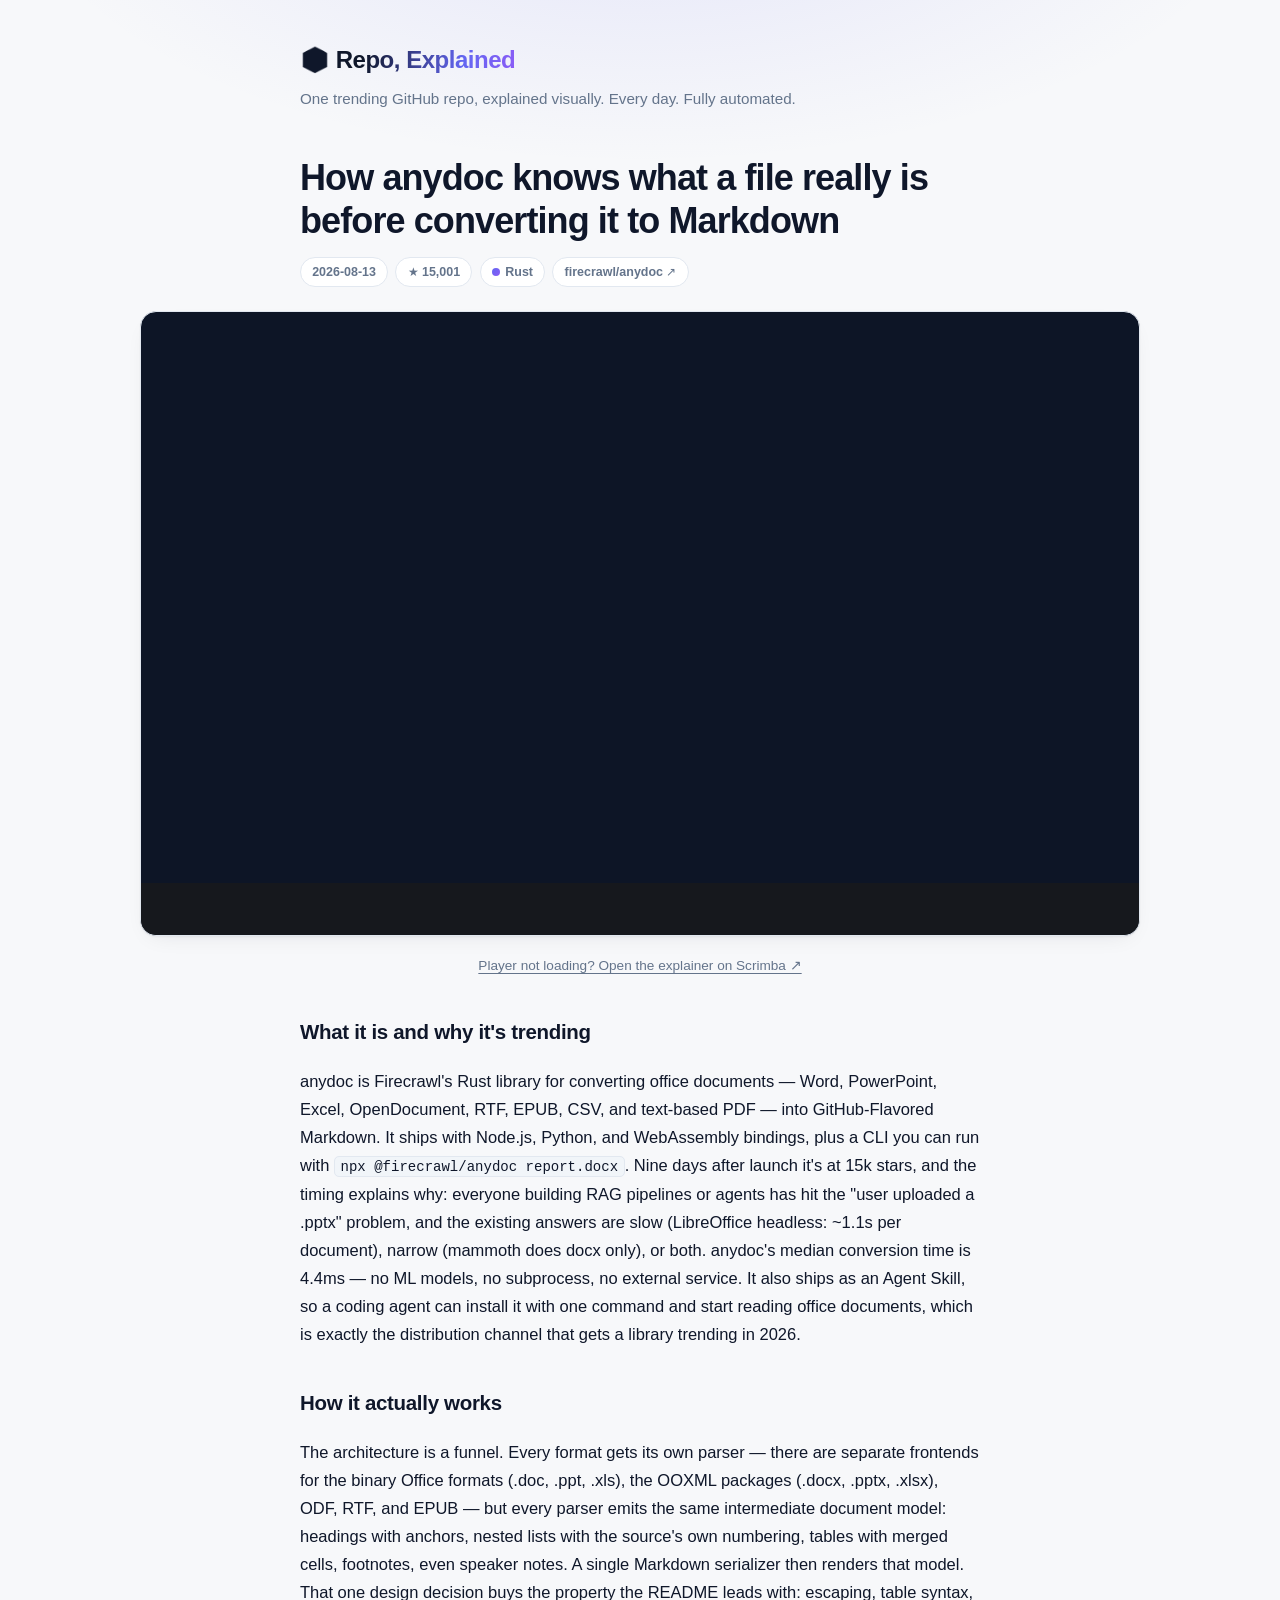
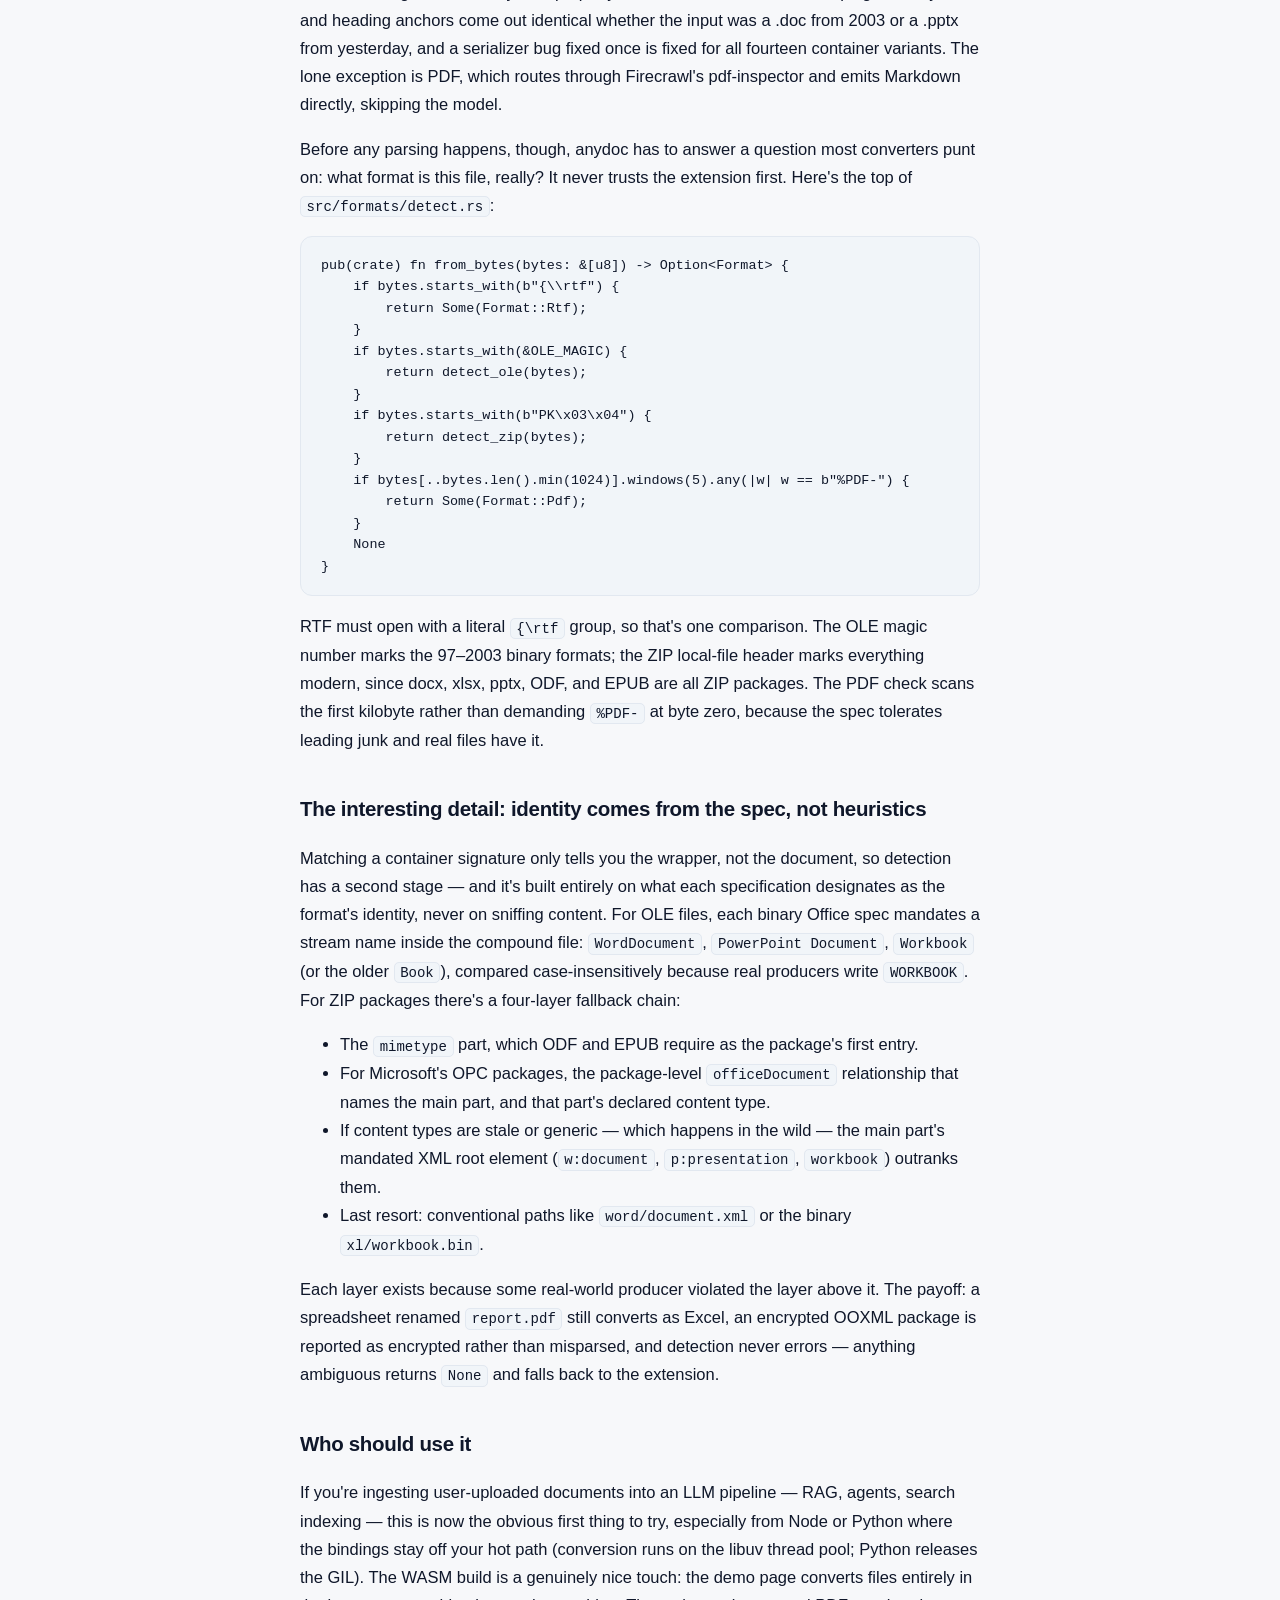
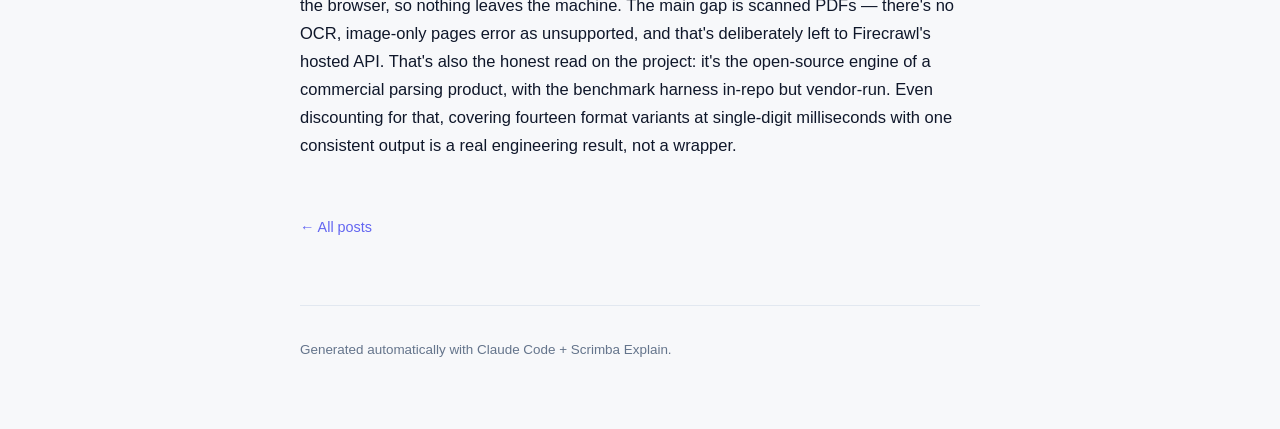
==== commit dc1fbfdd: "Modern design pass: refined palette, pills, card grid homepage, glow hero Co-Authored-By: Claude Fab" ====
--- a/docs/p/2026-08-13-anydoc.html
+++ b/docs/p/2026-08-13-anydoc.html
@@ -5,10 +5,10 @@
 <meta name="viewport" content="width=device-width, initial-scale=1">
 <title>How anydoc knows what a file really is before converting it to Markdown — Repo, Explained</title>
 <meta name="description" content="Firecrawl's anydoc converts Word, Excel, PowerPoint, PDF and more to clean Markdown in ~5ms of pure Rust. The best part is its spec-driven format dete">
-<link rel="stylesheet" href="../style.css?v=06617308">
+<link rel="stylesheet" href="../style.css?v=6ebbf9d7">
 <link rel="icon" href="data:image/svg+xml,<svg xmlns=%22http://www.w3.org/2000/svg%22 viewBox=%220 0 100 100%22><text y=%22.9em%22 font-size=%2290%22>📦</text></svg>">
 </head>
-<body>
+<body class="">
 <header>
   <a class="brand" href="../index.html">📦 Repo, Explained</a>
   <p class="tagline">One trending GitHub repo, explained visually. Every day. Fully automated.</p>
@@ -16,7 +16,7 @@
 <main>
 <article>
 <h1>How anydoc knows what a file really is before converting it to Markdown</h1>
-<p class="meta">2026-08-13 · <a href="https://github.com/firecrawl/anydoc">firecrawl/anydoc</a> · ★ 15001</p>
+<div class="pills"><span class="pill">2026-08-13</span><span class="pill">★ 15,001</span><span class="pill"><span class="dot"></span>Rust</span><a class="pill" href="https://github.com/firecrawl/anydoc" target="_blank" rel="noopener">firecrawl/anydoc ↗</a></div>
 <div class="explainer-embed">
   <iframe src="https://scrimba.com/explain/guide03514dm0p" loading="lazy" allowfullscreen
           title="Interactive explainer for firecrawl/anydoc"></iframe>
@@ -56,7 +56,7 @@
 <h2>Who should use it</h2>
 <p>If you're ingesting user-uploaded documents into an LLM pipeline — RAG, agents, search indexing — this is now the obvious first thing to try, especially from Node or Python where the bindings stay off your hot path (conversion runs on the libuv thread pool; Python releases the GIL). The WASM build is a genuinely nice touch: the demo page converts files entirely in the browser, so nothing leaves the machine. The main gap is scanned PDFs — there's no OCR, image-only pages error as unsupported, and that's deliberately left to Firecrawl's hosted API. That's also the honest read on the project: it's the open-source engine of a commercial parsing product, with the benchmark harness in-repo but vendor-run. Even discounting for that, covering fourteen format variants at single-digit milliseconds with one consistent output is a real engineering result, not a wrapper.</p>
 </article>
-<p><a href="../index.html">← All posts</a></p>
+<a class="back" href="../index.html">← All posts</a>
 </main>
 <footer>
   <!-- AD SLOT: paste your EthicalAds / Carbon snippet here -->
--- a/docs/style.css
+++ b/docs/style.css
@@ -1,34 +1,78 @@
 :root {
-  --bg: #ffffff; --fg: #1a1f2e; --muted: #6b7280; --accent: #2563eb;
-  --card: #f6f8fa; --border: #e5e7eb;
+  --bg: #f7f8fa; --fg: #0f172a; --muted: #64748b;
+  --accent: #6366f1; --accent-2: #8b5cf6;
+  --card: #ffffff; --border: #e2e8f0; --code: #f1f5f9;
+  --shadow: 0 1px 2px rgba(15, 23, 42, .05), 0 8px 24px -12px rgba(15, 23, 42, .12);
 }
 @media (prefers-color-scheme: dark) {
-  :root { --bg: #0d1117; --fg: #e6edf3; --muted: #8b949e; --accent: #58a6ff;
-          --card: #161b22; --border: #30363d; }
+  :root { --bg: #0a0c12; --fg: #e7ecf3; --muted: #8fa0b5;
+          --accent: #818cf8; --accent-2: #a78bfa;
+          --card: #12151d; --border: #242a3a; --code: #0e1118;
+          --shadow: 0 1px 2px rgba(0, 0, 0, .4), 0 12px 32px -12px rgba(0, 0, 0, .55); }
 }
 * { box-sizing: border-box; }
+html { scroll-behavior: smooth; }
 body {
-  margin: 0 auto; max-width: 720px; padding: 1.5rem 1rem 3rem;
-  background: var(--bg); color: var(--fg);
-  font: 17px/1.65 -apple-system, BlinkMacSystemFont, "Segoe UI", Roboto, sans-serif;
+  margin: 0 auto; max-width: 720px; padding: 2.5rem 1.25rem 4rem;
+  color: var(--fg);
+  background:
+    radial-gradient(56rem 26rem at 50% -8rem,
+      color-mix(in oklab, var(--accent) 13%, transparent), transparent 70%),
+    var(--bg);
+  font: 16.5px/1.7 -apple-system, BlinkMacSystemFont, "Segoe UI", Roboto,
+    "Helvetica Neue", sans-serif;
+  -webkit-font-smoothing: antialiased;
 }
-header { margin-bottom: 2rem; }
-.brand { font-size: 1.4rem; font-weight: 700; color: var(--fg); text-decoration: none; }
-.tagline { color: var(--muted); margin: .3rem 0 0; }
-a { color: var(--accent); }
-h1 { line-height: 1.25; }
-.meta { color: var(--muted); font-size: .9rem; }
-.meta a { color: var(--muted); }
-.card { background: var(--card); border: 1px solid var(--border);
-        border-radius: 10px; padding: 1rem 1.25rem; margin-bottom: 1rem; }
-.card h2 { margin: 0 0 .25rem; font-size: 1.15rem; }
-.card h2 a { text-decoration: none; }
-.card p { margin: .35rem 0 0; }
+
+header { margin-bottom: 2.75rem; }
+.brand {
+  display: inline-block; font-size: 1.5rem; font-weight: 800;
+  letter-spacing: -.02em; text-decoration: none;
+  background: linear-gradient(100deg, var(--fg) 30%, var(--accent) 75%, var(--accent-2));
+  -webkit-background-clip: text; background-clip: text; color: transparent;
+}
+.tagline { color: var(--muted); margin: .35rem 0 0; font-size: .95rem; }
+
+a { color: var(--accent); text-decoration-thickness: 1px; text-underline-offset: 3px; }
+
+h1 { font-size: clamp(1.65rem, 4.5vw, 2.25rem); line-height: 1.2;
+     letter-spacing: -.025em; font-weight: 800; margin: 0 0 .9rem; }
+article h2 { font-size: 1.28rem; letter-spacing: -.015em; font-weight: 700;
+             margin: 2.4rem 0 .7rem; }
+
+.pills { display: flex; flex-wrap: wrap; gap: .45rem; margin: 0 0 1rem; }
+.pill {
+  display: inline-flex; align-items: center; gap: .35rem;
+  font-size: .78rem; font-weight: 550; color: var(--muted);
+  border: 1px solid var(--border); border-radius: 999px;
+  padding: .22rem .7rem; text-decoration: none; background: var(--card);
+  white-space: nowrap;
+}
+a.pill:hover { color: var(--accent); border-color: var(--accent); }
+.pill .dot { width: .5rem; height: .5rem; border-radius: 50%;
+             background: linear-gradient(135deg, var(--accent), var(--accent-2)); }
+
+/* index cards */
+.card {
+  background: var(--card); border: 1px solid var(--border);
+  border-radius: 16px; padding: 1.35rem 1.5rem; margin-bottom: 1.1rem;
+  box-shadow: var(--shadow);
+  transition: transform .18s ease, border-color .18s ease;
+}
+.card:hover { transform: translateY(-2px); border-color: var(--accent); }
+.card h2 { margin: 0 0 .4rem; font-size: 1.18rem; letter-spacing: -.015em; }
+.card h2 a { text-decoration: none; color: var(--fg); }
+.card h2 a:hover { color: var(--accent); }
+.card .summary { margin: 0 0 .9rem; color: var(--muted); font-size: .95rem; }
+.card .pills { margin: 0; }
+
+/* explainer player: breaks out of the text column, capped at 1000px */
 .explainer-embed { position: relative; width: min(94vw, 1000px);
                    aspect-ratio: 16 / 10;
-                   border: 1px solid var(--border); border-radius: 10px;
+                   border: 1px solid var(--border); border-radius: 16px;
                    overflow: hidden; background: #0d1526;
-                   margin: 1.25rem calc((100% - min(94vw, 1000px)) / 2); }
+                   box-shadow: var(--shadow);
+                   margin: 1.5rem calc((100% - min(94vw, 1000px)) / 2); }
 .explainer-embed iframe { position: absolute; inset: 0; width: 100%;
                           height: 100%; border: 0; }
 /* Scrimba's player has no hide-controls option, so on hover-capable devices
@@ -39,10 +83,32 @@
       opacity: 1; transition: opacity .25s ease; }
   .explainer-embed:hover .controls-cover { opacity: 0; }
 }
-.explainer-fallback { font-size: .88rem; color: var(--muted); margin-top: -.5rem; }
-pre { background: var(--card); border: 1px solid var(--border); border-radius: 8px;
-      padding: 1rem; overflow-x: auto; font-size: .85rem; }
-code { font-family: ui-monospace, SFMono-Regular, Menlo, monospace; }
-img { max-width: 100%; }
-footer { margin-top: 3rem; color: var(--muted); font-size: .85rem;
-         border-top: 1px solid var(--border); padding-top: 1rem; }
+.explainer-fallback { text-align: center; font-size: .85rem;
+                      color: var(--muted); margin: -.4rem 0 2rem; }
+.explainer-fallback a { color: var(--muted); }
+.explainer-fallback a:hover { color: var(--accent); }
+
+pre { background: var(--code); border: 1px solid var(--border);
+      border-radius: 12px; padding: 1.1rem 1.25rem; overflow-x: auto;
+      font-size: .84rem; line-height: 1.6; }
+code { font-family: ui-monospace, SFMono-Regular, Menlo, Consolas, monospace; }
+p code, li code { background: var(--code); border: 1px solid var(--border);
+                  border-radius: 5px; padding: .1rem .35rem; font-size: .85em; }
+img { max-width: 100%; border-radius: 12px; }
+
+.back { display: inline-block; margin-top: 2.5rem; font-size: .9rem;
+        text-decoration: none; }
+
+footer { margin-top: 4rem; color: var(--muted); font-size: .84rem;
+         border-top: 1px solid var(--border); padding-top: 1.25rem; }
+
+/* homepage: centered hero + responsive card grid */
+body.home { max-width: 1040px; }
+.home header { text-align: center; margin: 1.5rem 0 3rem; }
+.home .brand { font-size: 2rem; }
+.home .tagline { font-size: 1.05rem; }
+.cards { display: grid; grid-template-columns: repeat(auto-fill, minmax(300px, 1fr));
+         gap: 1.1rem; }
+.cards .card { margin-bottom: 0; display: flex; flex-direction: column; }
+.cards .card .pills { margin-top: auto; }
+.home footer { text-align: center; }
